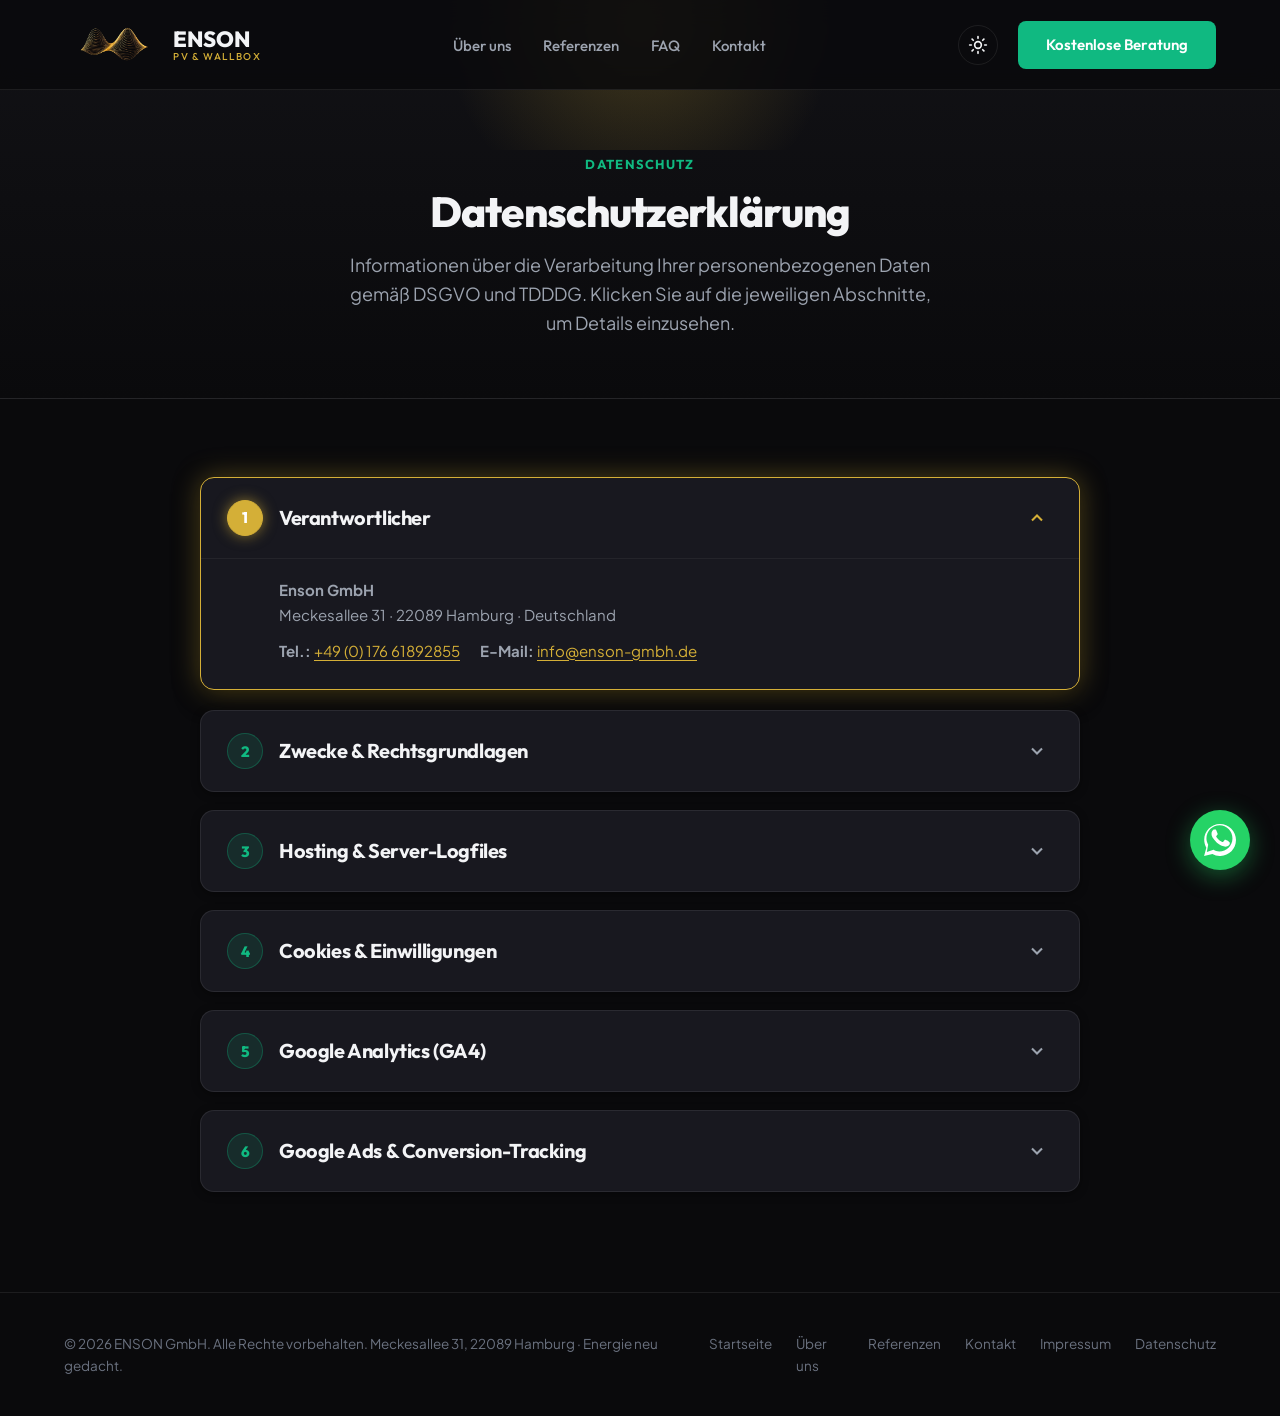
==== datenschutz.html @ b6861815 "Initial commit" ====
<!DOCTYPE html>
<html lang="de">
<head>
    <meta charset="UTF-8">
    <meta name="viewport" content="width=device-width, initial-scale=1.0">
    <title>Datenschutzerklärung | ENSON GmbH</title>
    <meta name="description" content="Datenschutzerklärung und Informationen zur Datenverarbeitung der Enson GmbH nach DSGVO.">
    <link rel="stylesheet" href="index.css">
    <!-- Google Fonts -->
    <link rel="preconnect" href="https://fonts.googleapis.com">
    <link rel="preconnect" href="https://fonts.gstatic.com" crossorigin>
    <link href="https://fonts.googleapis.com/css2?family=Outfit:wght@300;400;500;600;700;800&family=Plus+Jakarta+Sans:wght@300;400;500;600;700&display=swap" rel="stylesheet">
</head>
<body class="dark-theme">
    <!-- Header -->
    <header class="site-header" id="site-header">
        <div class="container header-container">
            <a href="index.html" class="logo-area" id="logo-link">
                <img src="غامق.png" alt="ENSON Logo" class="logo-image logo-dark">
                <img src="فاتح.png" alt="ENSON Logo" class="logo-image logo-light">
                <span class="logo-text">ENSON <span class="logo-subtext">PV & WALLBOX</span></span>
            </a>
            
            <nav class="nav-bar" id="main-nav">
                <ul>
                    <li><a href="ueber-uns.html">Über uns</a></li>
                    <li><a href="index.html#referenzen">Referenzen</a></li>
                    <li><a href="index.html#faq">FAQ</a></li>
                    <li><a href="index.html#kontakt">Kontakt</a></li>
                </ul>
            </nav>
            
            <div class="header-actions">
                <!-- Theme Toggle -->
                <button class="theme-toggle-btn" id="theme-toggle" aria-label="Theme umschalten">
                    <svg class="sun-icon" viewBox="0 0 24 24" fill="none" stroke="currentColor" stroke-width="2" stroke-linecap="round" stroke-linejoin="round">
                        <circle cx="12" cy="12" r="4"></circle>
                        <path d="M12 2v2"></path>
                        <path d="M12 20v2"></path>
                        <path d="M4.93 4.93l1.41 1.41"></path>
                        <path d="M17.66 17.66l1.41 1.41"></path>
                        <path d="M2 12h2"></path>
                        <path d="M20 12h2"></path>
                        <path d="M6.34 17.66l-1.41 1.41"></path>
                        <path d="M19.07 4.93l-1.41 1.41"></path>
                    </svg>
                    <svg class="moon-icon" viewBox="0 0 24 24" fill="none" stroke="currentColor" stroke-width="2" stroke-linecap="round" stroke-linejoin="round">
                        <path d="M12 3a6 6 0 0 0 9 9 9 9 0 1 1-9-9Z"></path>
                    </svg>
                </button>
                <a href="index.html#kontakt" class="btn btn-primary btn-header" id="header-cta">Kostenlose Beratung</a>
                
                <!-- Mobile Nav Toggle -->
                <button class="mobile-menu-btn" id="mobile-menu-toggle" aria-label="Menü öffnen">
                    <span></span>
                    <span></span>
                    <span></span>
                </button>
            </div>
        </div>
    </header>

    <!-- Privacy Header -->
    <section class="legal-hero-section">
        <div class="container">
            <div class="legal-hero-content text-center">
                <span class="section-tag animate-on-scroll">DATENSCHUTZ</span>
                <h1 class="legal-hero-title animate-on-scroll">Datenschutzerklärung</h1>
                <p class="legal-hero-subtitle animate-on-scroll">
                    Informationen über die Verarbeitung Ihrer personenbezogenen Daten gemäß DSGVO und TDDDG. Klicken Sie auf die jeweiligen Abschnitte, um Details einzusehen.
                </p>
            </div>
        </div>
    </section>

    <!-- Privacy Interactive Accordion Content -->
    <section class="legal-content-section">
        <div class="container">
            <div class="privacy-accordion-container">
                
                <!-- 1. Verantwortlicher -->
                <div class="privacy-card-item active animate-on-scroll">
                    <button type="button" class="privacy-trigger" aria-expanded="true">
                        <div class="privacy-trigger-left">
                            <span class="privacy-number">1</span>
                            <h3 class="privacy-title">Verantwortlicher</h3>
                        </div>
                        <div class="privacy-toggle-icon">
                            <svg viewBox="0 0 24 24" fill="none" stroke="currentColor" stroke-width="2.5">
                                <polyline points="6 9 12 15 18 9"></polyline>
                            </svg>
                        </div>
                    </button>
                    <div class="privacy-panel" style="max-height: 400px;">
                        <div class="privacy-panel-content">
                            <p><strong>Enson GmbH</strong></p>
                            <p>Meckesallee 31 · 22089 Hamburg · Deutschland</p>
                            <div class="privacy-contact-row">
                                <span><strong>Tel.:</strong> <a href="tel:+4917661892855" class="legal-link">+49 (0) 176 61892855</a></span>
                                <span><strong>E-Mail:</strong> <a href="mailto:info@enson-gmbh.de" class="legal-link">info@enson-gmbh.de</a></span>
                            </div>
                        </div>
                    </div>
                </div>

                <!-- 2. Zwecke & Rechtsgrundlagen -->
                <div class="privacy-card-item animate-on-scroll">
                    <button type="button" class="privacy-trigger" aria-expanded="false">
                        <div class="privacy-trigger-left">
                            <span class="privacy-number">2</span>
                            <h3 class="privacy-title">Zwecke & Rechtsgrundlagen</h3>
                        </div>
                        <div class="privacy-toggle-icon">
                            <svg viewBox="0 0 24 24" fill="none" stroke="currentColor" stroke-width="2.5">
                                <polyline points="6 9 12 15 18 9"></polyline>
                            </svg>
                        </div>
                    </button>
                    <div class="privacy-panel">
                        <div class="privacy-panel-content">
                            <ul class="legal-list">
                                <li>
                                    <strong>Webseitenbetrieb / IT-Sicherheit:</strong> Art. 6 Abs. 1 lit. f DSGVO
                                </li>
                                <li>
                                    <strong>Bearbeitung von Anfragen, Angeboten & Vertragsdurchführung:</strong> Art. 6 Abs. 1 lit. b DSGVO
                                </li>
                                <li>
                                    <strong>Einwilligungsbasierte Vorgänge (Cookies, Analyse, Marketing):</strong> Art. 6 Abs. 1 lit. a DSGVO i. V. m. § 25 TDDDG
                                </li>
                                <li>
                                    <strong>Rechtliche Pflichten, z. B. Aufbewahrung:</strong> Art. 6 Abs. 1 lit. c DSGVO
                                </li>
                            </ul>
                        </div>
                    </div>
                </div>

                <!-- 3. Hosting & Server-Logfiles -->
                <div class="privacy-card-item animate-on-scroll">
                    <button type="button" class="privacy-trigger" aria-expanded="false">
                        <div class="privacy-trigger-left">
                            <span class="privacy-number">3</span>
                            <h3 class="privacy-title">Hosting & Server-Logfiles</h3>
                        </div>
                        <div class="privacy-toggle-icon">
                            <svg viewBox="0 0 24 24" fill="none" stroke="currentColor" stroke-width="2.5">
                                <polyline points="6 9 12 15 18 9"></polyline>
                            </svg>
                        </div>
                    </button>
                    <div class="privacy-panel">
                        <div class="privacy-panel-content">
                            <p>
                                Unser Hoster (<strong>Strato AG</strong>, Pascalstraße 10, 10587 Berlin) verarbeitet zum Betrieb dieser Seite technische Daten (IP-Adresse, Datum/Uhrzeit, URL, Referrer, User-Agent) in Server-Logfiles. Die Verarbeitung dient der Stabilität und Sicherheit.
                            </p>
                            <p style="margin-top: 8px;">
                                <strong>Speicherfrist:</strong> 15 Tage.
                            </p>
                            <p>
                                <strong>Rechtsgrundlage:</strong> Art. 6 Abs. 1 lit. f DSGVO.
                            </p>
                            <p style="margin-top: 8px;">
                                Ein Auftragsverarbeitungsvertrag mit Strato gemäß Art. 28 DSGVO ist geschlossen.
                            </p>
                        </div>
                    </div>
                </div>

                <!-- 4. Cookies & Einwilligungen -->
                <div class="privacy-card-item animate-on-scroll">
                    <button type="button" class="privacy-trigger" aria-expanded="false">
                        <div class="privacy-trigger-left">
                            <span class="privacy-number">4</span>
                            <h3 class="privacy-title">Cookies & Einwilligungen</h3>
                        </div>
                        <div class="privacy-toggle-icon">
                            <svg viewBox="0 0 24 24" fill="none" stroke="currentColor" stroke-width="2.5">
                                <polyline points="6 9 12 15 18 9"></polyline>
                            </svg>
                        </div>
                    </button>
                    <div class="privacy-panel">
                        <div class="privacy-panel-content">
                            <p>
                                Wir verwenden technisch notwendige Cookies für den Betrieb der Website. Darüber hinaus setzen wir Analyse- und Marketing-Cookies (Google Analytics, Google Ads, Meta Pixel) ausschließlich mit Ihrer ausdrücklichen Einwilligung ein (Art. 6 Abs. 1 lit. a DSGVO i. V. m. § 25 TDDDG).
                            </p>
                            <p style="margin-top: 10px;">
                                Beim ersten Besuch erscheint ein Cookie-Banner, über das Sie Ihre Wahl treffen können. Ihre Entscheidung wird lokal in Ihrem Browser (localStorage) gespeichert. Sie können Ihre Einwilligung jederzeit mit Wirkung für die Zukunft widerrufen:
                            </p>
                            
                            <div class="cookie-reset-box">
                                <button type="button" class="btn btn-outline" id="cookie-reset-btn" onclick="alert('Ihre Cookie-Einstellungen wurden zurückgesetzt. Beim nächsten Laden wird das Banner erneut angezeigt.');">
                                    ↺ Einwilligung jetzt widerrufen / Cookie-Banner erneut anzeigen
                                </button>
                            </div>
                        </div>
                    </div>
                </div>

                <!-- 5. Google Analytics (GA4) -->
                <div class="privacy-card-item animate-on-scroll">
                    <button type="button" class="privacy-trigger" aria-expanded="false">
                        <div class="privacy-trigger-left">
                            <span class="privacy-number">5</span>
                            <h3 class="privacy-title">Google Analytics (GA4)</h3>
                        </div>
                        <div class="privacy-toggle-icon">
                            <svg viewBox="0 0 24 24" fill="none" stroke="currentColor" stroke-width="2.5">
                                <polyline points="6 9 12 15 18 9"></polyline>
                            </svg>
                        </div>
                    </button>
                    <div class="privacy-panel">
                        <div class="privacy-panel-content">
                            <p>
                                Wir nutzen <strong>Google Analytics 4</strong> (Mess-ID: <code class="legal-code">G-PY9M96F4RJ</code>) der Google Ireland Limited, Gordon House, Barrow Street, Dublin 4, Irland. Google Analytics setzt Cookies und erhebt pseudonymisierte Nutzungsdaten (Seitenaufrufe, Verweildauer, grobe Standortinformation), die an Server von Google – auch in den USA – übertragen werden.
                            </p>
                            <p style="margin-top: 8px;">
                                IP-Anonymisierung ist aktiviert; IP-Adressen werden vor der Übertragung gekürzt. Die Datenübertragung in die USA stützt sich auf EU-Standardvertragsklauseln (Art. 46 DSGVO); Google ist zudem unter dem EU-US Data Privacy Framework zertifiziert.
                            </p>
                            <p style="margin-top: 8px;">
                                <strong>Zweck:</strong> Analyse des Nutzerverhaltens zur Verbesserung unseres Angebots.
                            </p>
                            <p>
                                <strong>Rechtsgrundlage:</strong> Art. 6 Abs. 1 lit. a DSGVO (Einwilligung).
                            </p>
                            <p>
                                <strong>Speicherdauer:</strong> Nutzerdaten werden nach 14 Monaten automatisch gelöscht.
                            </p>
                            <p style="margin-top: 10px;">
                                <strong>Opt-out:</strong> 
                                <a href="https://tools.google.com/dlpage/gaoptout" target="_blank" rel="noopener noreferrer" class="legal-link">Browser-Add-on zur Deaktivierung</a> · 
                                <a href="https://policies.google.com/privacy" target="_blank" rel="noopener noreferrer" class="legal-link">Datenschutzerklärung Google</a>
                            </p>
                        </div>
                    </div>
                </div>

                <!-- 6. Google Ads & Conversion-Tracking -->
                <div class="privacy-card-item animate-on-scroll">
                    <button type="button" class="privacy-trigger" aria-expanded="false">
                        <div class="privacy-trigger-left">
                            <span class="privacy-number">6</span>
                            <h3 class="privacy-title">Google Ads & Conversion-Tracking</h3>
                        </div>
                        <div class="privacy-toggle-icon">
                            <svg viewBox="0 0 24 24" fill="none" stroke="currentColor" stroke-width="2.5">
                                <polyline points="6 9 12 15 18 9"></polyline>
                            </svg>
                        </div>
                    </button>
                    <div class="privacy-panel">
                        <div class="privacy-panel-content">
                            <p>
                                Wir schalten Werbeanzeigen über <strong>Google Ads</strong> (Conversion-ID: <code class="legal-code">AW-17674142941</code>) der Google Ireland Limited und messen deren Wirksamkeit mit dem Google Conversion-Tracking. Klickt ein Nutzer auf eine unserer Anzeigen, wird ein Cookie gesetzt, das eine mögliche Conversion (z. B. Kontaktanfrage) erfasst und pseudonymisiert an Google übermittelt.
                            </p>
                        </div>
                    </div>
                </div>

            </div>
        </div>
    </section>

    <!-- Site Footer -->
    <footer class="site-footer">
        <div class="container footer-bottom">
            <p class="copyright">&copy; 2026 ENSON GmbH. Alle Rechte vorbehalten. Meckesallee 31, 22089 Hamburg · Energie neu gedacht.</p>
            <div class="footer-links">
                <a href="index.html">Startseite</a>
                <a href="ueber-uns.html">Über uns</a>
                <a href="index.html#referenzen">Referenzen</a>
                <a href="index.html#kontakt">Kontakt</a>
                <a href="impressum.html">Impressum</a>
                <a href="datenschutz.html" class="nav-active">Datenschutz</a>
            </div>
        </div>
    </footer>

    <!-- Floating WhatsApp Button -->
    <a href="https://wa.me/4917661892855" class="whatsapp-float-btn" target="_blank" aria-label="Kontakt über WhatsApp" id="whatsapp-btn">
        <svg class="whatsapp-icon" viewBox="0 0 24 24" fill="currentColor">
            <path d="M.057 24l1.687-6.163c-1.041-1.804-1.588-3.849-1.587-5.946C.06 5.348 5.397.01 12.008.01c3.202.001 6.212 1.246 8.477 3.514 2.266 2.268 3.507 5.28 3.505 8.484-.004 6.657-5.34 11.997-11.953 11.997-2.005-.001-3.973-.502-5.724-1.455L0 24zm6.59-4.846c1.6.95 3.188 1.449 4.825 1.451 5.436 0 9.86-4.37 9.864-9.799.002-2.63-1.023-5.101-2.885-6.963C16.79 1.98 14.317.954 11.69.954 6.254.954 1.83 5.324 1.826 10.753c-.001 1.674.452 3.3 1.311 4.755L2.125 21.03l5.522-1.876zm11.758-6.195c-.328-.163-1.94-.954-2.24-1.064-.3-.11-.518-.163-.736.163-.218.327-.845 1.064-1.036 1.282-.19.218-.382.245-.71.082-.328-.163-1.385-.509-2.637-1.623-.974-.868-1.63-1.94-1.82-2.268-.19-.328-.02-.505.144-.668.148-.146.328-.382.492-.573.164-.19.218-.327.328-.545.11-.218.055-.409-.028-.573-.082-.163-.736-1.771-1.008-2.427-.267-.641-.56-.553-.768-.564-.199-.01-.427-.012-.655-.012-.228 0-.598.085-.91.423-.312.338-1.19 1.163-1.19 2.831s1.22 3.278 1.39 3.504c.17.228 2.4 3.66 5.812 5.132.812.35 1.447.56 1.942.717.817.26 1.562.223 2.15.135.656-.098 1.94-.792 2.213-1.527.273-.736.273-1.363.19-1.5-.082-.137-.3-.218-.628-.382z"></path>
        </svg>
        <span class="whatsapp-tooltip">Direkt WhatsApp schreiben</span>
    </a>

    <!-- JavaScript -->
    <script src="index.js"></script>
</body>
</html>
---- index.css ----
/* Global Reset & Base Styles */
* {
    margin: 0;
    padding: 0;
    box-sizing: border-box;
    scroll-behavior: smooth;
}

/* Custom Variables for Themes */
:root {
    --font-display: 'Outfit', sans-serif;
    --font-body: 'Plus Jakarta Sans', sans-serif;
    
    /* Global Transitions */
    --transition-fast: 0.2s ease;
    --transition-normal: 0.3s ease;
    --transition-slow: 0.6s ease;
    
    /* Layout */
    --container-width: 1200px;
    --header-height: 90px;
}

/* Dark Theme Variables (Default) */
.dark-theme {
    --bg-primary: #0a0a0c;
    --bg-secondary: #121216;
    --bg-card: #18181f;
    --bg-header: rgba(10, 10, 12, 0.85);
    
    --text-primary: #f3f4f6;
    --text-secondary: #9ca3af;
    --text-muted: #6b7280;
    
    --border-color: rgba(255, 255, 255, 0.08);
    --border-hover: rgba(255, 255, 255, 0.15);
    
    --accent-green: #10b981;
    --accent-green-hover: #059669;
    --accent-green-glow: rgba(16, 185, 129, 0.25);
    
    --accent-gold: #d4af37;
    --accent-gold-hover: #b59228;
    --accent-gold-glow: rgba(212, 175, 55, 0.25);
    
    --shadow-sm: 0 2px 8px rgba(0, 0, 0, 0.4);
    --shadow-md: 0 8px 24px rgba(0, 0, 0, 0.5);
    --shadow-lg: 0 16px 48px rgba(0, 0, 0, 0.6);
    
    --google-color: #ffffff;
    --hero-overlay-gradient: linear-gradient(to bottom, rgba(10, 10, 12, 0.6), rgba(10, 10, 12, 0.95));
}

/* Light Theme Variables */
.light-theme {
    --bg-primary: #f8fafc;
    --bg-secondary: #ffffff;
    --bg-card: #ffffff;
    --bg-header: rgba(255, 255, 255, 0.92);
    
    --text-primary: #0f172a;
    --text-secondary: #334155;
    --text-muted: #64748b;
    
    --border-color: rgba(15, 23, 42, 0.08);
    --border-hover: rgba(181, 141, 32, 0.35);
    
    --accent-green: #059669;
    --accent-green-hover: #047857;
    --accent-green-glow: rgba(5, 150, 105, 0.2);
    
    --accent-gold: #b58d20;
    --accent-gold-hover: #967215;
    --accent-gold-glow: rgba(181, 141, 32, 0.2);
    
    --shadow-sm: 0 2px 8px rgba(15, 23, 42, 0.04);
    --shadow-md: 0 10px 30px rgba(15, 23, 42, 0.06), 0 1px 3px rgba(15, 23, 42, 0.04);
    --shadow-lg: 0 20px 45px rgba(15, 23, 42, 0.08), 0 4px 10px rgba(15, 23, 42, 0.03);
    
    --google-color: #0f172a;
    --hero-overlay-gradient: linear-gradient(180deg, rgba(255, 255, 255, 0.72) 0%, rgba(248, 250, 252, 0.96) 100%);
}

html, body {
    overflow-x: hidden;
    width: 100%;
}

body {
    font-family: var(--font-body);
    background-color: var(--bg-primary);
    color: var(--text-primary);
    line-height: 1.6;
    transition: background-color var(--transition-normal), color var(--transition-normal);
}

/* Typography & Headings */
h1, h2, h3, h4, h5, h6 {
    font-family: var(--font-display);
    font-weight: 700;
    letter-spacing: -0.02em;
    line-height: 1.2;
}

a {
    color: inherit;
    text-decoration: none;
    transition: color var(--transition-fast);
}

/* Utility Containers */
.container {
    width: 100%;
    max-width: var(--container-width);
    margin: 0 auto;
    padding: 0 24px;
}

.text-center {
    text-center: center;
    text-align: center;
}

/* Section Common Styling */
section {
    padding: 100px 0;
    position: relative;
    border-bottom: 1px solid var(--border-color);
}

.section-tag {
    display: inline-block;
    font-family: var(--font-display);
    font-size: 13px;
    font-weight: 700;
    letter-spacing: 0.1em;
    color: var(--accent-green);
    margin-bottom: 12px;
    text-transform: uppercase;
}

.section-tag.text-center {
    display: block;
    text-align: center;
}

.section-title {
    font-size: 38px;
    font-weight: 800;
    margin-bottom: 20px;
    color: var(--text-primary);
}

.section-title.text-center {
    text-align: center;
}

.section-description {
    font-size: 18px;
    color: var(--text-secondary);
    max-width: 600px;
    margin-bottom: 40px;
}

/* Buttons */
.btn {
    display: inline-flex;
    align-items: center;
    justify-content: center;
    font-family: var(--font-display);
    font-size: 15px;
    font-weight: 600;
    padding: 12px 28px;
    border-radius: 8px;
    cursor: pointer;
    transition: all var(--transition-normal);
    border: none;
    outline: none;
    text-align: center;
}

.btn-primary {
    background-color: var(--accent-green);
    color: #ffffff;
}

.btn-primary:hover {
    background-color: var(--accent-green-hover);
    transform: translateY(-2px);
}

.btn-large {
    padding: 16px 36px;
    font-size: 16px;
    border-radius: 10px;
}

.btn-full {
    width: 100%;
}

.btn-outline {
    background-color: transparent;
    border: 2px solid var(--text-primary);
    color: var(--text-primary);
}

.btn-outline:hover {
    background-color: var(--text-primary);
    color: var(--bg-primary);
    transform: translateY(-2px);
}

.btn-glow {
    box-shadow: 0 4px 14px 0 var(--accent-green-glow);
}

.btn-glow:hover {
    box-shadow: 0 6px 20px 0 var(--accent-green-glow);
}

/* Scroll Animation classes */
.animate-on-scroll {
    opacity: 0;
    transform: translateY(30px);
    transition: opacity 0.8s cubic-bezier(0.16, 1, 0.3, 1), transform 0.8s cubic-bezier(0.16, 1, 0.3, 1);
}

.animate-on-scroll.visible {
    opacity: 1;
    transform: translateY(0);
}

/* Header Styles */
.site-header {
    position: fixed;
    top: 0;
    left: 0;
    width: 100%;
    height: var(--header-height);
    background-color: var(--bg-header);
    backdrop-filter: blur(12px);
    -webkit-backdrop-filter: blur(12px);
    border-bottom: 1px solid var(--border-color);
    z-index: 1000;
    transition: background-color var(--transition-normal), border-color var(--transition-normal);
}

.header-container {
    display: flex;
    align-items: center;
    justify-content: space-between;
    height: 100%;
}

.logo-area {
    display: flex;
    align-items: center;
    gap: 12px;
}

.logo-image {
    height: 48px;
    width: auto;
    object-fit: contain;
    transition: filter var(--transition-normal);
}

.logo-dark {
    display: none;
}

.logo-light {
    display: none;
}

.dark-theme .logo-dark {
    display: block;
    mix-blend-mode: screen;
}

.light-theme .logo-light {
    display: block;
    mix-blend-mode: multiply;
}

.logo-text {
    font-family: var(--font-display);
    font-weight: 800;
    font-size: 22px;
    color: var(--text-primary);
    display: flex;
    flex-direction: column;
    line-height: 1;
}

.logo-subtext {
    font-size: 10px;
    font-weight: 500;
    letter-spacing: 0.12em;
    color: var(--accent-gold);
    margin-top: 2px;
}

.nav-bar ul {
    display: flex;
    list-style: none;
    gap: 32px;
}

.nav-bar a {
    font-family: var(--font-display);
    font-size: 15px;
    font-weight: 500;
    color: var(--text-secondary);
    position: relative;
    padding: 8px 0;
}

.nav-bar a:hover,
.nav-bar a.nav-active {
    color: var(--text-primary);
}

.nav-bar a::after {
    content: '';
    position: absolute;
    bottom: 0;
    left: 0;
    width: 100%;
    height: 2px;
    background-color: var(--accent-gold);
    transform: scaleX(0);
    transform-origin: right;
    transition: transform var(--transition-normal);
}

.nav-bar a:hover::after,
.nav-bar a.nav-active::after {
    transform: scaleX(1);
    transform-origin: left;
}

.header-actions {
    display: flex;
    align-items: center;
    gap: 20px;
}

.theme-toggle-btn {
    background: none;
    border: 1px solid var(--border-color);
    color: var(--text-primary);
    cursor: pointer;
    width: 40px;
    height: 40px;
    border-radius: 50%;
    display: flex;
    align-items: center;
    justify-content: center;
    transition: all var(--transition-fast);
}

.theme-toggle-btn:hover {
    background-color: var(--border-color);
    border-color: var(--accent-gold);
    color: var(--accent-gold);
}

.theme-toggle-btn svg {
    width: 20px;
    height: 20px;
}

/* Hide sun in dark mode, moon in light mode */
.dark-theme .sun-icon {
    display: block;
}
.dark-theme .moon-icon {
    display: none;
}
.light-theme .sun-icon {
    display: none;
}
.light-theme .moon-icon {
    display: block;
}

.mobile-menu-btn {
    display: none;
    flex-direction: column;
    gap: 6px;
    width: 24px;
    background: none;
    border: none;
    cursor: pointer;
    z-index: 1010;
}

.mobile-menu-btn span {
    display: block;
    width: 100%;
    height: 2px;
    background-color: var(--text-primary);
    transition: all var(--transition-fast);
}

/* Hero Section Styles */
.hero-section {
    position: relative;
    height: 100vh;
    min-height: 700px;
    display: flex;
    align-items: center;
    overflow: hidden;
    padding: 0;
    border-bottom: none;
}

.video-bg-container {
    position: absolute;
    top: 0;
    left: 0;
    width: 100%;
    height: 100%;
    z-index: 1;
}

.video-bg {
    width: 100%;
    height: 100%;
    object-fit: cover;
}

.video-overlay {
    position: absolute;
    top: 0;
    left: 0;
    width: 100%;
    height: 100%;
    background: var(--hero-overlay-gradient);
    z-index: 2;
    transition: background var(--transition-normal);
}

.hero-container {
    position: relative;
    z-index: 3;
    display: flex;
    align-items: center;
    width: 100%;
    height: 100%;
    padding-top: var(--header-height);
}

.hero-content {
    max-width: 680px;
}

.hero-tag {
    display: inline-block;
    font-family: var(--font-display);
    font-size: 14px;
    font-weight: 700;
    letter-spacing: 0.15em;
    color: var(--accent-gold);
    margin-bottom: 20px;
    border: 1px solid var(--accent-gold);
    padding: 4px 12px;
    border-radius: 50px;
    background-color: rgba(212, 175, 55, 0.08);
}

.hero-title {
    font-size: 54px;
    font-weight: 800;
    line-height: 1.1;
    margin-bottom: 24px;
    color: var(--text-primary);
}

.hero-subtitle {
    font-size: 20px;
    color: var(--text-secondary);
    margin-bottom: 36px;
    line-height: 1.5;
}

.hero-bullets {
    list-style: none;
    display: grid;
    grid-template-columns: repeat(2, 1fr);
    gap: 16px;
    margin-bottom: 40px;
}

.hero-bullets li {
    display: flex;
    align-items: center;
    gap: 10px;
    font-size: 16px;
    font-weight: 500;
    color: var(--text-primary);
}

.checkmark-icon {
    width: 20px;
    height: 20px;
    color: var(--accent-green);
    flex-shrink: 0;
}

.hero-cta-wrapper {
    display: flex;
    flex-direction: column;
    align-items: flex-start;
    gap: 12px;
}

.hero-cta-subtext {
    font-size: 13px;
    color: var(--text-muted);
}

/* Trust Bar Section */
.trust-bar-section {
    background-color: var(--bg-secondary);
    padding: 30px 0;
    border-bottom: 1px solid var(--border-color);
}

.trust-container {
    width: 100%;
}

.trust-track {
    display: grid;
    grid-template-columns: repeat(4, 1fr);
    gap: 24px;
    width: 100%;
}

.trust-duplicate {
    display: none !important;
}

.trust-item {
    display: flex;
    align-items: center;
    gap: 16px;
}

.trust-icon {
    width: 48px;
    height: 48px;
    border-radius: 50%;
    background-color: var(--bg-card);
    border: 1px solid var(--border-color);
    display: flex;
    align-items: center;
    justify-content: center;
    color: var(--accent-gold);
    flex-shrink: 0;
}

.trust-icon svg {
    width: 22px;
    height: 22px;
}

.google-logo {
    font-family: 'Outfit', sans-serif;
    font-weight: 800;
    font-size: 22px;
    color: #4285F4;
    border-color: var(--border-color);
    box-shadow: var(--shadow-sm);
}

.trust-details {
    display: flex;
    flex-direction: column;
}

.rating-stars {
    color: #f59e0b; /* Gold star color */
    font-size: 14px;
    line-height: 1;
    margin-bottom: 2px;
}

.trust-text {
    font-size: 14px;
    color: var(--text-secondary);
    line-height: 1.3;
}

.trust-text strong {
    color: var(--text-primary);
}

/* Services Section */
.services-section {
    background-color: var(--bg-primary);
}

.services-grid {
    display: grid;
    grid-template-columns: repeat(4, 1fr);
    gap: 24px;
}

.service-card {
    background-color: var(--bg-card);
    border: 1px solid var(--border-color);
    padding: 36px 28px;
    border-radius: 12px;
    transition: all var(--transition-normal);
    box-shadow: var(--shadow-sm);
    display: flex;
    flex-direction: column;
    height: 100%;
}

.service-card:hover {
    transform: translateY(-8px);
    border-color: var(--accent-green);
    box-shadow: var(--shadow-md);
}

.service-icon-wrapper {
    width: 60px;
    height: 60px;
    border-radius: 10px;
    background-color: rgba(16, 185, 129, 0.08);
    color: var(--accent-green);
    display: flex;
    align-items: center;
    justify-content: center;
    margin-bottom: 24px;
    border: 1px solid rgba(16, 185, 129, 0.15);
}

.service-icon {
    width: 30px;
    height: 30px;
}

.service-card-title {
    font-size: 20px;
    font-weight: 700;
    margin-bottom: 14px;
    color: var(--text-primary);
}

.service-card-text {
    font-size: 15px;
    color: var(--text-secondary);
    line-height: 1.5;
}

/* Simulator Section */
.simulator-section {
    background-color: var(--bg-secondary);
}

.simulator-container {
    display: grid;
    grid-template-columns: 1fr 1.1fr;
    gap: 60px;
    align-items: center;
}

.simulator-info {
    max-width: 500px;
}

.time-selector {
    display: grid;
    grid-template-columns: repeat(4, 1fr);
    gap: 12px;
    width: 100%;
    margin-top: 10px;
}

.time-btn {
    background-color: var(--bg-card);
    border: 1px solid var(--border-color);
    color: var(--text-secondary);
    padding: 14px;
    border-radius: 8px;
    font-family: var(--font-display);
    font-size: 15px;
    font-weight: 600;
    cursor: pointer;
    display: flex;
    align-items: center;
    justify-content: center;
    transition: all var(--transition-normal);
}

.time-btn:hover {
    border-color: var(--accent-gold);
    color: var(--text-primary);
}

.time-btn.active {
    background-color: var(--bg-primary);
    border-color: var(--accent-green);
    color: var(--accent-green);
    box-shadow: var(--shadow-sm);
}

.simulator-subtext {
    font-size: 13px;
    color: var(--text-muted);
}

/* Live Energy Flow Showcase & Card */
.simulator-section {
    background-color: var(--bg-primary);
    position: relative;
    overflow: hidden;
    padding: 100px 0;
}

.simulator-container {
    display: grid;
    grid-template-columns: 1fr 1.35fr;
    gap: 60px;
    align-items: center;
}

.flow-features-list {
    display: flex;
    flex-direction: column;
    gap: 16px;
    margin: 28px 0;
}

.flow-feat-item {
    display: flex;
    align-items: flex-start;
    gap: 14px;
    font-size: 15px;
    color: var(--text-secondary);
    line-height: 1.5;
}

.flow-feat-item strong {
    color: var(--text-primary);
}

.feat-dot {
    width: 10px;
    height: 10px;
    border-radius: 50%;
    margin-top: 6px;
    flex-shrink: 0;
}

.feat-dot.green {
    background-color: #10b981;
    box-shadow: 0 0 10px #10b981, 0 0 20px #10b981;
}

.feat-dot.gold {
    background-color: var(--accent-gold);
    box-shadow: 0 0 10px var(--accent-gold), 0 0 20px var(--accent-gold);
}

/* Main Visual Energy Flow Card */
.energy-flow-card {
    background: linear-gradient(145deg, rgba(20, 20, 26, 0.95), rgba(10, 10, 14, 0.98));
    border: 1px solid rgba(212, 175, 55, 0.3);
    border-radius: 24px;
    padding: 16px 16px 14px 16px;
    position: relative;
    box-shadow: 0 20px 50px rgba(0, 0, 0, 0.6), 0 0 45px rgba(16, 185, 129, 0.18), 0 0 30px rgba(212, 175, 55, 0.12);
    overflow: hidden;
    transition: all var(--transition-normal);
}

.energy-flow-card:hover {
    border-color: rgba(212, 175, 55, 0.55);
    box-shadow: 0 25px 60px rgba(0, 0, 0, 0.7), 0 0 65px rgba(16, 185, 129, 0.28), 0 0 45px rgba(212, 175, 55, 0.25);
    transform: translateY(-3px);
}

/* Ambient Pulsing Aura Behind Image */
.energy-flow-ambient-glow {
    position: absolute;
    top: 50%;
    left: 50%;
    width: 130%;
    height: 130%;
    transform: translate(-50%, -50%);
    background: radial-gradient(circle at 50% 45%, rgba(16, 185, 129, 0.25) 0%, rgba(212, 175, 55, 0.15) 40%, transparent 70%);
    pointer-events: none;
    z-index: 1;
    animation: energyAuraBreathe 4s ease-in-out infinite alternate;
}

@keyframes energyAuraBreathe {
    0% {
        opacity: 0.45;
        transform: translate(-50%, -50%) scale(0.95);
        filter: blur(20px);
    }
    50% {
        opacity: 1;
        transform: translate(-50%, -50%) scale(1.1);
        filter: blur(35px);
    }
    100% {
        opacity: 0.55;
        transform: translate(-50%, -50%) scale(1.02);
        filter: blur(25px);
    }
}

.energy-image-wrapper {
    position: relative;
    border-radius: 18px;
    overflow: hidden;
    z-index: 2;
    background: #020204;
    border: 1px solid rgba(255, 255, 255, 0.08);
}

.energy-flow-img {
    width: 100%;
    height: auto;
    display: block;
    border-radius: 18px;
    filter: drop-shadow(0 0 20px rgba(16, 185, 129, 0.3));
    transition: transform 0.6s cubic-bezier(0.16, 1, 0.3, 1);
}

.energy-flow-card:hover .energy-flow-img {
    transform: scale(1.015);
}

/* Animated Light Beam Sweep across the energy flow channels */
.energy-glow-beam {
    position: absolute;
    top: 0;
    left: -150%;
    width: 90%;
    height: 100%;
    background: linear-gradient(90deg, transparent 0%, rgba(16, 185, 129, 0.1) 30%, rgba(212, 175, 55, 0.28) 50%, rgba(16, 185, 129, 0.2) 70%, transparent 100%);
    transform: skewX(-25deg);
    pointer-events: none;
    animation: energyBeamSweep 4.5s cubic-bezier(0.4, 0, 0.2, 1) infinite;
    mix-blend-mode: screen;
}

@keyframes energyBeamSweep {
    0% {
        left: -130%;
        opacity: 0;
    }
    20% {
        opacity: 1;
    }
    55% {
        left: 150%;
        opacity: 0.9;
    }
    100% {
        left: 150%;
        opacity: 0;
    }
}

/* Pulsing Flow Ring Over Autarky */
.energy-pulse-rings {
    position: absolute;
    border-radius: 50%;
    pointer-events: none;
    border: 2px solid transparent;
}

.ring-autarky {
    bottom: 3.2%;
    left: 50.9%;
    transform: translateX(-50%);
    width: 17.2%;
    height: 38.5%;
    border-color: rgba(16, 185, 129, 0.45);
    box-shadow: 0 0 25px rgba(16, 185, 129, 0.6);
    animation: ringPulseGreen 2.5s ease-out infinite;
}

@keyframes ringPulseGreen {
    0% {
        transform: translateX(-50%) scale(0.96);
        box-shadow: 0 0 12px rgba(16, 185, 129, 0.35);
        opacity: 0.6;
    }
    50% {
        transform: translateX(-50%) scale(1.05);
        box-shadow: 0 0 40px rgba(16, 185, 129, 0.85), inset 0 0 20px rgba(16, 185, 129, 0.4);
        opacity: 1;
    }
    100% {
        transform: translateX(-50%) scale(0.96);
        box-shadow: 0 0 12px rgba(16, 185, 129, 0.35);
        opacity: 0.6;
    }
}

/* Bottom Status Bar */
.energy-card-footer {
    display: flex;
    align-items: center;
    justify-content: space-between;
    margin-top: 14px;
    padding: 4px 6px 0 6px;
    position: relative;
    z-index: 3;
}

.live-status-indicator {
    display: flex;
    align-items: center;
    gap: 10px;
    font-size: 13.5px;
    color: var(--text-secondary);
}

.live-pulse-dot {
    width: 9px;
    height: 9px;
    border-radius: 50%;
    background-color: #10b981;
    box-shadow: 0 0 0 0 rgba(16, 185, 129, 0.7);
    animation: livePulseAnim 1.8s infinite;
}

@keyframes livePulseAnim {
    0% {
        transform: scale(0.95);
        box-shadow: 0 0 0 0 rgba(16, 185, 129, 0.7);
    }
    70% {
        transform: scale(1);
        box-shadow: 0 0 0 9px rgba(16, 185, 129, 0);
    }
    100% {
        transform: scale(0.95);
        box-shadow: 0 0 0 0 rgba(16, 185, 129, 0);
    }
}

.live-status-text strong {
    color: #10b981;
}

.live-system-tag {
    font-size: 11px;
    font-weight: 700;
    text-transform: uppercase;
    letter-spacing: 0.08em;
    color: var(--accent-gold);
    background: rgba(212, 175, 55, 0.1);
    border: 1px solid rgba(212, 175, 55, 0.25);
    padding: 3px 10px;
    border-radius: 20px;
}

@media (max-width: 991px) {
    .simulator-container {
        grid-template-columns: 1fr;
        gap: 40px;
    }
}

/* Benefits Row Section */
.benefits-row-section {
    background-color: var(--bg-primary);
}

.benefits-row-grid {
    display: grid;
    grid-template-columns: repeat(4, 1fr);
    gap: 24px;
}

.benefit-row-item {
    display: flex;
    gap: 16px;
}

.benefit-row-icon {
    width: 44px;
    height: 44px;
    border-radius: 8px;
    background-color: rgba(212, 175, 55, 0.08);
    border: 1px solid rgba(212, 175, 55, 0.15);
    color: var(--accent-gold);
    display: flex;
    align-items: center;
    justify-content: center;
    flex-shrink: 0;
}

.benefit-row-icon svg {
    width: 20px;
    height: 20px;
}

.benefit-row-content h4 {
    font-size: 16px;
    font-weight: 700;
    margin-bottom: 4px;
    color: var(--text-primary);
}

.benefit-row-content p {
    font-size: 13.5px;
    color: var(--text-secondary);
    line-height: 1.4;
}

/* Steps Section */
.steps-section {
    background-color: var(--bg-secondary);
}

.steps-grid {
    display: grid;
    grid-template-columns: repeat(4, 1fr);
    gap: 24px;
    margin-top: 50px;
    position: relative;
}

/* Step Card Line Connector for desktop */
@media (min-width: 1024px) {
    .steps-grid::before {
        content: '';
        position: absolute;
        top: 40px;
        left: 12.5%;
        width: 75%;
        height: 2px;
        background: var(--border-color);
        z-index: 1;
    }
}

.step-card {
    background-color: var(--bg-card);
    border: 1px solid var(--border-color);
    border-radius: 12px;
    padding: 36px 24px;
    position: relative;
    z-index: 2;
    transition: all var(--transition-normal);
}

.step-card:hover {
    border-color: var(--accent-gold);
    transform: translateY(-5px);
}

.step-num {
    width: 48px;
    height: 48px;
    border-radius: 50%;
    background-color: var(--bg-secondary);
    border: 2px solid var(--accent-gold);
    color: var(--accent-gold);
    font-family: var(--font-display);
    font-size: 16px;
    font-weight: 700;
    display: flex;
    align-items: center;
    justify-content: center;
    margin-bottom: 24px;
    box-shadow: 0 0 10px var(--accent-gold-glow);
}

.step-title {
    font-size: 18px;
    font-weight: 700;
    margin-bottom: 12px;
    color: var(--text-primary);
}

.step-text {
    font-size: 14px;
    color: var(--text-secondary);
    line-height: 1.5;
}

/* References Section */
.references-section {
    background-color: var(--bg-primary);
}

.section-header-row {
    display: flex;
    align-items: flex-end;
    justify-content: space-between;
    margin-bottom: 50px;
}

.link-arrow {
    font-family: var(--font-display);
    font-weight: 600;
    color: var(--accent-gold);
    font-size: 16px;
    display: inline-flex;
    align-items: center;
    gap: 6px;
}

.link-arrow:hover {
    color: var(--accent-gold-hover);
    transform: translateX(4px);
}

.references-grid {
    display: grid;
    grid-template-columns: repeat(4, 1fr);
    gap: 24px;
    margin-bottom: 60px;
}

.reference-card {
    background-color: var(--bg-card);
    border: 1px solid var(--border-color);
    border-radius: 12px;
    overflow: hidden;
    transition: all var(--transition-normal);
    box-shadow: var(--shadow-sm);
}

.reference-card:hover {
    border-color: var(--accent-gold);
    transform: translateY(-6px);
    box-shadow: var(--shadow-md);
}

.ref-img-wrapper {
    position: relative;
    width: 100%;
    aspect-ratio: 4 / 3;
    overflow: hidden;
    background-color: #000;
}

.ref-img {
    width: 100%;
    height: 100%;
    object-fit: cover;
    transition: transform var(--transition-slow);
}

.reference-card:hover .ref-img {
    transform: scale(1.08);
}

.ref-info {
    padding: 20px;
}

.ref-title {
    font-size: 16px;
    font-weight: 700;
    color: var(--text-primary);
    margin-bottom: 6px;
}

.ref-meta {
    font-size: 13px;
    color: var(--text-muted);
}

/* Partner Logo Banner */
.partner-section {
    border-top: 1px solid var(--border-color);
    padding-top: 60px;
    text-align: center;
}

.partner-title {
    display: inline-block;
    font-family: var(--font-display);
    font-size: 14px;
    font-weight: 600;
    color: var(--text-muted);
    letter-spacing: 0.05em;
    margin-bottom: 30px;
}

.partner-slider {
    width: 100%;
    overflow: hidden;
    position: relative;
    padding: 10px 0;
}

/* Scrolling Track animation */
.partner-track {
    display: flex;
    align-items: center;
    gap: 60px;
    width: max-content;
    animation: partner-scroll 25s linear infinite;
}

.partner-track img {
    height: 36px;
    object-fit: contain;
    filter: grayscale(1) opacity(0.5);
    transition: filter var(--transition-fast);
}

.partner-track img:hover {
    filter: grayscale(0) opacity(1);
}

.dark-theme .partner-track img {
    filter: brightness(0) invert(1) opacity(0.5);
}
.dark-theme .partner-track img:hover {
    filter: none;
}

@keyframes partner-scroll {
    0% {
        transform: translateX(0);
    }
    100% {
        /* Total width of one loop (8 images + 8 gaps) */
        transform: translateX(calc(-100% / 2));
    }
}

/* Testimonials Section */
.testimonials-section {
    background-color: var(--bg-secondary);
}

.testimonials-grid {
    display: grid;
    grid-template-columns: repeat(3, 1fr);
    gap: 24px;
}

.testimonial-card {
    background-color: var(--bg-card);
    border: 1px solid var(--border-color);
    border-radius: 12px;
    padding: 36px;
    box-shadow: var(--shadow-sm);
    display: flex;
    flex-direction: column;
    justify-content: space-between;
    transition: all var(--transition-normal);
}

.testimonial-card:hover {
    border-color: var(--accent-gold);
    transform: translateY(-5px);
}

.testimonial-stars {
    color: #f59e0b;
    font-size: 16px;
    margin-bottom: 20px;
}

.testimonial-text {
    font-size: 15px;
    color: var(--text-secondary);
    line-height: 1.6;
    margin-bottom: 24px;
    font-style: italic;
}

.testimonial-footer {
    display: flex;
    justify-content: space-between;
    align-items: center;
    border-top: 1px solid var(--border-color);
    padding-top: 20px;
}

.testimonial-author {
    display: block;
    font-family: var(--font-display);
    font-size: 15px;
    font-weight: 700;
    color: var(--text-primary);
}

.testimonial-location {
    display: block;
    font-size: 12px;
    color: var(--text-muted);
}

/* FAQ & Contact Form Section */
.faq-contact-section {
    background-color: var(--bg-primary);
}

.faq-contact-grid {
    display: grid;
    grid-template-columns: 1.1fr 1fr;
    gap: 60px;
}

.faq-accordion {
    display: flex;
    flex-direction: column;
    gap: 16px;
    margin-top: 30px;
}

.faq-item {
    border: 1px solid var(--border-color);
    background-color: var(--bg-card);
    border-radius: 8px;
    overflow: hidden;
    transition: border-color var(--transition-fast);
}

.faq-item:hover {
    border-color: var(--accent-gold);
}

.faq-trigger {
    width: 100%;
    background: none;
    border: none;
    padding: 20px 24px;
    text-align: left;
    font-family: var(--font-display);
    font-size: 16px;
    font-weight: 600;
    color: var(--text-primary);
    cursor: pointer;
    display: flex;
    justify-content: space-between;
    align-items: center;
    gap: 16px;
}

.faq-icon {
    width: 18px;
    height: 18px;
    color: var(--text-secondary);
    transition: transform var(--transition-normal);
}

.faq-item.active .faq-icon {
    transform: rotate(180deg);
    color: var(--accent-gold);
}

.faq-panel {
    max-height: 0;
    overflow: hidden;
    transition: max-height var(--transition-normal) ease-out;
}

.faq-panel p {
    padding: 0 24px 24px 24px;
    font-size: 14.5px;
    color: var(--text-secondary);
    line-height: 1.6;
}

/* Contact Form styling */
.contact-form-wrapper {
    background-color: var(--bg-card);
    border: 1px solid var(--border-color);
    border-radius: 16px;
    padding: 44px;
    box-shadow: var(--shadow-lg);
}

.form-title {
    font-size: 26px;
    font-weight: 800;
    margin-bottom: 8px;
    color: var(--text-primary);
}

.form-subtitle {
    font-size: 14px;
    color: var(--text-secondary);
    margin-bottom: 30px;
}

.lead-form .form-group {
    margin-bottom: 20px;
    display: flex;
    flex-direction: column;
    gap: 8px;
}

.lead-form label {
    font-size: 13.5px;
    font-weight: 600;
    color: var(--text-secondary);
}

.lead-form input,
.lead-form select,
.lead-form textarea {
    background-color: var(--bg-secondary);
    border: 1px solid var(--border-color);
    color: var(--text-primary);
    padding: 12px 16px;
    border-radius: 8px;
    font-family: var(--font-body);
    font-size: 14.5px;
    outline: none;
    transition: all var(--transition-fast);
    width: 100%;
    resize: vertical;
}

.lead-form input:focus,
.lead-form select:focus,
.lead-form textarea:focus {
    border-color: var(--accent-gold);
    box-shadow: 0 0 0 2px var(--accent-gold-glow);
}

.lead-form .form-row {
    display: grid;
    grid-template-columns: repeat(2, 1fr);
    gap: 20px;
}

.form-privacy-note {
    display: block;
    text-align: center;
    font-size: 12px;
    color: var(--text-muted);
    margin-top: 12px;
}

/* Footer Banner with Contact Channels & Social Icons */
.footer-banner-section {
    background-color: var(--bg-secondary);
    padding: 70px 0;
    border-top: 1px solid var(--border-color);
}

.footer-banner-container {
    display: flex;
    flex-direction: column;
    align-items: center;
    text-align: center;
    gap: 36px;
}

.banner-text {
    max-width: 700px;
    margin: 0 auto;
}

.banner-text h3 {
    font-size: 30px;
    font-weight: 800;
    margin-bottom: 10px;
    color: var(--text-primary);
}

.banner-text p {
    font-size: 16px;
    color: var(--text-secondary);
}

.footer-contact-wrapper {
    width: 100%;
    max-width: 960px;
}

.footer-contact-grid {
    display: grid;
    grid-template-columns: repeat(4, 1fr);
    gap: 16px;
    margin-bottom: 24px;
}

.footer-contact-card {
    display: flex;
    align-items: center;
    gap: 12px;
    padding: 14px 16px;
    background-color: var(--bg-card);
    border: 1px solid var(--border-color);
    border-radius: 12px;
    text-align: left;
    transition: all var(--transition-fast);
}

.footer-contact-card:hover {
    border-color: var(--accent-gold);
    transform: translateY(-2px);
    box-shadow: 0 4px 16px rgba(212, 175, 55, 0.2);
}

.footer-social-bar {
    display: flex;
    align-items: center;
    justify-content: center;
    gap: 16px;
}

.footer-social-bar .social-bar-label {
    font-size: 14px;
    font-weight: 600;
    color: var(--text-secondary);
}

.footer-social-bar .social-bar-icons {
    display: flex;
    align-items: center;
    gap: 12px;
}

/* Footer bottom */
.site-footer {
    background-color: var(--bg-primary);
    padding: 40px 0;
    border-top: none;
}

.footer-bottom {
    display: flex;
    align-items: center;
    justify-content: space-between;
    font-size: 13.5px;
    color: var(--text-muted);
}

.footer-links {
    display: flex;
    gap: 24px;
}

.footer-links a:hover {
    color: var(--text-primary);
}

/* Floating WhatsApp Button */
.whatsapp-float-btn {
    position: fixed;
    bottom: 30px;
    right: 30px;
    width: 60px;
    height: 60px;
    background-color: #25d366;
    color: #ffffff;
    border-radius: 50%;
    display: flex;
    align-items: center;
    justify-content: center;
    box-shadow: 0 6px 24px rgba(37, 211, 102, 0.4);
    z-index: 999;
    cursor: pointer;
    transition: all var(--transition-normal);
}

.whatsapp-icon {
    width: 32px;
    height: 32px;
}

.whatsapp-float-btn::before {
    content: '';
    position: absolute;
    top: -4px;
    left: -4px;
    right: -4px;
    bottom: -4px;
    border: 2px solid #25d366;
    border-radius: 50%;
    animation: whatsapp-pulse 1.8s infinite;
    opacity: 0;
}

.whatsapp-float-btn:hover {
    transform: translateY(-5px) scale(1.05);
    background-color: #20ba5a;
    box-shadow: 0 8px 32px rgba(37, 211, 102, 0.5);
}

@keyframes whatsapp-pulse {
    0% {
        transform: scale(0.95);
        opacity: 0.8;
    }
    100% {
        transform: scale(1.2);
        opacity: 0;
    }
}

.whatsapp-tooltip {
    position: absolute;
    right: 75px;
    background-color: var(--bg-card);
    border: 1px solid var(--border-color);
    color: var(--text-primary);
    padding: 8px 14px;
    border-radius: 6px;
    font-size: 13px;
    font-weight: 600;
    box-shadow: var(--shadow-md);
    white-space: nowrap;
    opacity: 0;
    visibility: hidden;
    transform: translateX(10px);
    transition: all var(--transition-normal);
}

.whatsapp-float-btn:hover .whatsapp-tooltip {
    opacity: 1;
    visibility: visible;
    transform: translateX(0);
}

/* Responsive Styles */
@media (max-width: 1199px) {
    .container {
        padding: 0 20px;
    }
    
    .services-grid {
        grid-template-columns: repeat(2, 1fr);
    }
    
    .trust-container {
        grid-template-columns: repeat(2, 1fr);
    }
    
    .references-grid {
        grid-template-columns: repeat(2, 1fr);
    }
    
    .benefits-row-grid {
        grid-template-columns: repeat(2, 1fr);
        gap: 32px;
    }
    
    .steps-grid {
        grid-template-columns: repeat(2, 1fr);
    }
    
    .steps-grid::before {
        display: none;
    }
    
    .faq-contact-grid {
        grid-template-columns: 1fr;
        gap: 50px;
    }
}

@media (max-width: 991px) {
    .site-header {
        height: 80px;
    }
    
    .nav-bar {
        position: fixed;
        top: 80px;
        left: 0;
        width: 100%;
        height: calc(100vh - 80px);
        background-color: var(--bg-primary);
        z-index: 998;
        transform: translateX(-100%);
        transition: transform var(--transition-normal);
        border-top: 1px solid var(--border-color);
        padding: 40px;
    }
    
    .nav-bar.active {
        transform: translateX(0);
    }
    
    .nav-bar ul {
        flex-direction: column;
        align-items: center;
        gap: 32px;
    }
    
    .nav-bar a {
        font-size: 20px;
    }
    
    .mobile-menu-btn {
        display: flex;
    }
    
    /* Toggle active hamburger */
    .mobile-menu-btn.active span:nth-child(1) {
        transform: rotate(45deg) translate(5px, 6px);
    }
    
    .mobile-menu-btn.active span:nth-child(2) {
        opacity: 0;
    }
    
    .mobile-menu-btn.active span:nth-child(3) {
        transform: rotate(-45deg) translate(6px, -7px);
    }
    
    .hero-title {
        font-size: 42px;
    }
    
    .simulator-container {
        grid-template-columns: 1fr;
        gap: 40px;
    }
    
    .simulator-info {
        max-width: 100%;
        text-align: center;
    }
    
    .time-selector {
        max-width: 100%;
        margin-top: 10px;
    }
    
    .footer-banner-container {
        flex-direction: column;
        text-align: center;
        gap: 24px;
    }
}

@media (max-width: 767px) {
    /* Prevent horizontal scroll */
    html, body {
        overflow-x: hidden;
        width: 100%;
    }
    
    section {
        padding: 60px 0;
        overflow-x: hidden;
        width: 100%;
    }
    
    /* Header smaller on mobile */
    .site-header {
        height: 64px;
    }
    .header-container {
        padding: 0 16px;
    }
    .logo-image {
        height: 34px !important;
    }
    .logo-text {
        font-size: 16px;
    }
    .logo-subtext {
        font-size: 8px;
    }
    .theme-toggle-btn {
        width: 34px;
        height: 34px;
    }
    .theme-toggle-btn svg {
        width: 16px;
        height: 16px;
    }
    
    /* Hero button smaller */
    .hero-section .btn-large {
        padding: 12px 20px;
        font-size: 14px;
        width: 100%;
    }
    .hero-title {
        font-size: 30px;
    }
    .hero-subtitle {
        font-size: 16px;
        margin-bottom: 24px;
    }
    .hero-bullets {
        grid-template-columns: 1fr;
        gap: 12px;
        margin-bottom: 30px;
    }
    .hero-bullets li {
        font-size: 14px;
    }
    
    .btn-header {
        display: none;
    }
    
    /* Services grid (2x2) and equal card height */
    .services-grid {
        grid-template-columns: repeat(2, 1fr);
        gap: 12px;
        padding: 0 4px;
    }
    .service-card {
        padding: 20px 14px;
        border-radius: 8px;
        display: flex;
        flex-direction: column;
        height: 100%;
    }
    .service-icon-wrapper {
        width: 42px;
        height: 42px;
        margin-bottom: 12px;
    }
    .service-icon {
        width: 22px;
        height: 22px;
    }
    .service-card-title {
        font-size: 15px;
        margin-bottom: 6px;
    }
    .service-card-text {
        font-size: 12px;
        line-height: 1.4;
        flex-grow: 1;
    }
    
    /* Trust Bar Infinite scroll on mobile */
    .trust-bar-section {
        overflow: hidden;
        width: 100%;
    }
    .trust-container {
        padding: 0 !important;
        overflow: hidden;
        width: 100%;
    }
    
    .trust-track {
        display: flex;
        gap: 40px;
        width: max-content;
        animation: trust-scroll 18s linear infinite;
        padding: 0 20px;
    }
    
    .trust-item {
        flex-shrink: 0;
        width: 260px; /* fixed width for stable scrolling */
    }
    
    .trust-duplicate {
        display: flex !important;
    }
    
    @keyframes trust-scroll {
        0% {
            transform: translateX(0);
        }
        100% {
            transform: translateX(-50%);
        }
    }
    
    /* Energy Flow Showcase Mobile */
    .simulator-section {
        padding: 60px 0;
    }

    .simulator-container {
        grid-template-columns: 1fr;
        gap: 32px;
    }

    .flow-features-list {
        margin: 20px 0;
        gap: 12px;
    }

    .flow-feat-item {
        font-size: 13.5px;
        line-height: 1.45;
    }

    .energy-flow-card {
        padding: 10px 10px 10px 10px;
        border-radius: 16px;
    }

    .energy-image-wrapper {
        border-radius: 12px;
    }

    .energy-card-footer {
        margin-top: 10px;
        padding: 4px 2px 0 2px;
        display: flex;
        align-items: center;
        justify-content: space-between;
        gap: 8px;
    }

    .live-status-indicator {
        font-size: 11.5px;
        gap: 7px;
    }

    .live-pulse-dot {
        width: 7px;
        height: 7px;
    }

    .live-system-tag {
        font-size: 9.5px;
        padding: 2px 7px;
        letter-spacing: 0.04em;
    }
    
    .references-grid {
        grid-template-columns: 1fr;
    }
    
    .benefits-row-grid {
        grid-template-columns: 1fr;
    }
    
    /* Steps grid (2x2 with connected gold line) */
    .steps-grid {
        grid-template-columns: repeat(2, 1fr);
        gap: 24px;
        padding: 0 4px;
        position: relative;
    }
    
    /* Horizontal connection line on mobile */
    .steps-grid::before {
        content: '';
        position: absolute;
        top: 50%;
        left: 5%;
        width: 90%;
        height: 2px;
        background: var(--accent-gold);
        opacity: 0.4;
        z-index: 1;
        transform: translateY(-50%);
        display: block !important;
    }
    
    /* Vertical connection line on mobile */
    .steps-grid::after {
        content: '';
        position: absolute;
        top: 5%;
        left: 50%;
        width: 2px;
        height: 90%;
        background: var(--accent-gold);
        opacity: 0.4;
        z-index: 1;
        transform: translateX(-50%);
        display: block !important;
    }
    
    .step-card {
        padding: 20px 16px;
        border-radius: 8px;
        z-index: 2; /* ensure card content stays above grid lines */
    }
    
    .step-num {
        width: 36px;
        height: 36px;
        font-size: 13px;
        margin-bottom: 12px;
    }
    
    .step-title {
        font-size: 15px;
        margin-bottom: 6px;
    }
    
    .step-text {
        font-size: 12px;
        line-height: 1.4;
    }
    
    .testimonials-grid {
        grid-template-columns: 1fr;
    }
    
    .contact-form-wrapper {
        padding: 30px 20px;
    }
    
    .lead-form .form-row {
        grid-template-columns: 1fr;
        gap: 0;
    }
    
    /* Footer Banner Mobile */
    .footer-banner-section {
        padding: 50px 0;
    }
    
    .footer-banner-container {
        flex-direction: column;
        text-align: center;
        gap: 26px;
    }
    
    .banner-text h3 {
        font-size: 22px;
        line-height: 1.25;
        margin-bottom: 8px;
    }
    
    .banner-text p {
        font-size: 14px;
        line-height: 1.5;
    }

    .footer-contact-grid {
        grid-template-columns: 1fr;
        gap: 12px;
    }

    .footer-contact-card {
        padding: 12px 14px;
    }

    .footer-social-bar {
        flex-direction: column;
        gap: 12px;
    }
    
    /* Site Footer Mobile */
    .site-footer {
        padding: 35px 0 95px 0; /* Space at bottom prevents WhatsApp button overlapping */
        background-color: var(--bg-primary);
    }
    
    .footer-bottom {
        flex-direction: column-reverse;
        gap: 22px;
        text-align: center;
    }
    
    .footer-links {
        display: flex;
        flex-wrap: wrap;
        justify-content: center;
        gap: 10px 18px;
    }
    
    .footer-links a {
        font-size: 13.5px;
        color: var(--text-secondary);
        padding: 4px 6px;
        transition: color var(--transition-fast);
    }
    
    .footer-links a:hover {
        color: var(--accent-gold);
    }
    
    .copyright {
        font-size: 12px;
        line-height: 1.6;
        color: var(--text-muted);
        max-width: 320px;
        margin: 0 auto;
    }
    
    .whatsapp-float-btn {
        bottom: 20px;
        right: 20px;
        width: 52px;
        height: 52px;
        box-shadow: 0 4px 18px rgba(37, 211, 102, 0.45);
    }
    
    .whatsapp-icon {
        width: 28px;
        height: 28px;
    }
    
    .time-selector {
        grid-template-columns: repeat(2, 1fr);
        gap: 8px;
    }
}

/* ==========================================================================
   About Us Page Styles (ueber-uns.html)
   ========================================================================== */

/* About Hero Section */
.about-hero-section {
    padding-top: calc(var(--header-height) + 60px);
    padding-bottom: 70px;
    background: linear-gradient(180deg, var(--bg-secondary) 0%, var(--bg-primary) 100%);
    border-bottom: 1px solid var(--border-color);
    position: relative;
    overflow: hidden;
}

.about-hero-section::before {
    content: '';
    position: absolute;
    top: -100px;
    left: 50%;
    transform: translateX(-50%);
    width: 600px;
    height: 300px;
    background: radial-gradient(circle, var(--accent-gold-glow) 0%, transparent 70%);
    pointer-events: none;
    z-index: 0;
}

.about-hero-content {
    position: relative;
    z-index: 1;
    max-width: 900px;
    margin: 0 auto;
}

.about-hero-title {
    font-size: 48px;
    font-weight: 800;
    line-height: 1.15;
    margin-bottom: 20px;
    color: var(--text-primary);
}

.about-hero-subtitle {
    font-size: 20px;
    color: var(--text-secondary);
    max-width: 720px;
    margin: 0 auto 45px auto;
    line-height: 1.5;
}

.about-stats-grid {
    display: grid;
    grid-template-columns: repeat(4, 1fr);
    gap: 20px;
    margin-top: 20px;
}

.about-stat-item {
    background-color: var(--bg-card);
    border: 1px solid var(--border-color);
    border-radius: 12px;
    padding: 24px 16px;
    box-shadow: var(--shadow-sm);
    transition: all var(--transition-normal);
}

.about-stat-item:hover {
    transform: translateY(-4px);
    border-color: var(--accent-gold);
    box-shadow: var(--shadow-md);
}

.stat-number {
    display: block;
    font-family: var(--font-display);
    font-size: 28px;
    font-weight: 800;
    color: var(--accent-gold);
    margin-bottom: 6px;
    line-height: 1;
}

.stat-label {
    font-size: 14px;
    font-weight: 500;
    color: var(--text-secondary);
}

/* Philosophy Section */
.philosophy-section {
    background-color: var(--bg-primary);
}

.philosophy-grid {
    display: grid;
    grid-template-columns: 1fr 1.2fr;
    gap: 50px;
    align-items: center;
}

.philosophy-lead {
    font-size: 20px;
    color: var(--text-primary);
    line-height: 1.5;
    margin-bottom: 20px;
}

.philosophy-body {
    font-size: 16px;
    color: var(--text-secondary);
    line-height: 1.7;
    margin-bottom: 35px;
}

.philosophy-features {
    display: grid;
    grid-template-columns: repeat(2, 1fr);
    gap: 20px;
}

.phil-feature-item {
    display: flex;
    align-items: center;
    gap: 16px;
    padding: 16px;
    background-color: var(--bg-card);
    border: 1px solid var(--border-color);
    border-radius: 10px;
    transition: all var(--transition-fast);
}

.phil-feature-item:hover {
    border-color: var(--accent-green);
    transform: translateY(-2px);
}

.phil-icon {
    width: 44px;
    height: 44px;
    border-radius: 8px;
    background-color: rgba(16, 185, 129, 0.1);
    color: var(--accent-green);
    display: flex;
    align-items: center;
    justify-content: center;
    flex-shrink: 0;
}

.phil-icon svg {
    width: 22px;
    height: 22px;
}

.phil-feature-item h4 {
    font-size: 15px;
    font-weight: 700;
    color: var(--text-primary);
    margin-bottom: 2px;
}

.phil-feature-item p {
    font-size: 12px;
    color: var(--text-muted);
}

/* About Page Image Showcase & 6+ Jahre Expertise Badge */
.about-image-showcase {
    position: relative;
    width: 100%;
    max-width: 540px;
    margin: 0 auto;
}

.about-img-glow {
    position: absolute;
    top: 50%;
    left: 50%;
    width: 115%;
    height: 115%;
    transform: translate(-50%, -50%);
    background: radial-gradient(circle at 60% 30%, rgba(212, 175, 55, 0.25) 0%, rgba(16, 185, 129, 0.18) 50%, transparent 75%);
    pointer-events: none;
    z-index: 1;
    filter: blur(28px);
    animation: energyAuraBreathe 4s ease-in-out infinite alternate;
}

.about-img-frame {
    position: relative;
    border-radius: 22px;
    overflow: hidden;
    border: 1px solid rgba(212, 175, 55, 0.3);
    box-shadow: 0 20px 45px rgba(0, 0, 0, 0.5), 0 0 35px rgba(212, 175, 55, 0.15);
    background-color: #000;
    z-index: 2;
}

.about-hero-img {
    width: 100%;
    height: auto;
    max-height: 480px;
    object-fit: cover;
    display: block;
    transition: transform 0.6s cubic-bezier(0.16, 1, 0.3, 1);
}

.about-image-showcase:hover .about-hero-img {
    transform: scale(1.025);
}

/* Floating Golden Expertise Badge */
.gold-expertise-badge {
    position: absolute;
    bottom: -18px;
    left: -18px;
    background: linear-gradient(135deg, #d4af37 0%, #b58d20 50%, #967215 100%);
    border: 1.5px solid rgba(255, 255, 255, 0.4);
    box-shadow: 0 12px 32px rgba(0, 0, 0, 0.4), 0 0 25px rgba(212, 175, 55, 0.45);
    border-radius: 16px;
    padding: 12px 20px;
    display: flex;
    align-items: center;
    gap: 14px;
    z-index: 4;
    transition: transform var(--transition-fast), box-shadow var(--transition-fast);
}

.about-image-showcase:hover .gold-expertise-badge {
    transform: translateY(-3px) scale(1.02);
    box-shadow: 0 16px 36px rgba(0, 0, 0, 0.5), 0 0 35px rgba(212, 175, 55, 0.6);
}

.badge-icon-wrap {
    width: 36px;
    height: 36px;
    border-radius: 50%;
    background-color: rgba(255, 255, 255, 0.25);
    border: 1px solid rgba(255, 255, 255, 0.5);
    display: flex;
    align-items: center;
    justify-content: center;
    color: #ffffff;
    flex-shrink: 0;
}

.badge-icon-wrap svg {
    width: 18px;
    height: 18px;
}

.badge-text-wrap {
    display: flex;
    flex-direction: column;
}

.badge-years {
    font-family: var(--font-display);
    font-size: 28px;
    font-weight: 900;
    line-height: 1;
    color: #ffffff;
    text-shadow: 0 2px 6px rgba(0, 0, 0, 0.25);
    letter-spacing: -0.02em;
}

.badge-label {
    font-family: var(--font-display);
    font-size: 12px;
    font-weight: 700;
    text-transform: uppercase;
    letter-spacing: 0.06em;
    color: rgba(255, 255, 255, 0.95);
    white-space: nowrap;
    margin-top: 2px;
}

/* Top Trust Chip on Image */
.about-trust-chip {
    position: absolute;
    top: 16px;
    right: 16px;
    background: rgba(10, 10, 14, 0.78);
    backdrop-filter: blur(10px);
    -webkit-backdrop-filter: blur(10px);
    border: 1px solid rgba(255, 255, 255, 0.18);
    color: #ffffff;
    padding: 6px 14px;
    border-radius: 30px;
    font-size: 12px;
    font-weight: 600;
    display: flex;
    align-items: center;
    gap: 8px;
    z-index: 3;
    box-shadow: 0 4px 14px rgba(0, 0, 0, 0.3);
}

.trust-chip-dot {
    width: 7px;
    height: 7px;
    border-radius: 50%;
    background-color: var(--accent-green);
    box-shadow: 0 0 8px var(--accent-green);
}

@media (max-width: 768px) {
    .gold-expertise-badge {
        bottom: 12px;
        left: 12px;
        padding: 10px 14px;
        gap: 10px;
    }
    
    .badge-years {
        font-size: 22px;
    }
    
    .badge-label {
        font-size: 11px;
    }
    
    .about-trust-chip {
        top: 12px;
        right: 12px;
        font-size: 11px;
        padding: 5px 10px;
    }
}

/* Why ENSON Section */
.why-enson-section {
    background-color: var(--bg-secondary);
}

.why-grid {
    display: grid;
    grid-template-columns: repeat(3, 1fr);
    gap: 24px;
}

.why-card {
    background-color: var(--bg-card);
    border: 1px solid var(--border-color);
    border-radius: 12px;
    padding: 36px 28px;
    box-shadow: var(--shadow-sm);
    transition: all var(--transition-normal);
    display: flex;
    flex-direction: column;
}

.why-card:hover {
    transform: translateY(-6px);
    border-color: var(--accent-gold);
    box-shadow: var(--shadow-md);
}

.why-icon-box {
    width: 56px;
    height: 56px;
    border-radius: 12px;
    background-color: rgba(212, 175, 55, 0.1);
    color: var(--accent-gold);
    border: 1px solid rgba(212, 175, 55, 0.2);
    display: flex;
    align-items: center;
    justify-content: center;
    margin-bottom: 22px;
    transition: all var(--transition-fast);
}

.why-card:hover .why-icon-box {
    background-color: var(--accent-gold);
    color: #ffffff;
    transform: scale(1.05);
}

.why-icon-box svg {
    width: 26px;
    height: 26px;
}

.why-title {
    font-size: 20px;
    font-weight: 700;
    margin-bottom: 12px;
    color: var(--text-primary);
}

.why-desc {
    font-size: 15px;
    color: var(--text-secondary);
    line-height: 1.6;
}

/* Core Values Section */
.values-section {
    background-color: var(--bg-primary);
}

.values-grid {
    display: grid;
    grid-template-columns: repeat(3, 1fr);
    gap: 28px;
}

.value-card {
    background-color: var(--bg-card);
    border: 1px solid var(--border-color);
    border-radius: 14px;
    padding: 40px 30px;
    box-shadow: var(--shadow-sm);
    position: relative;
    overflow: hidden;
    transition: all var(--transition-normal);
}

.value-card:hover {
    transform: translateY(-6px);
    border-color: var(--accent-green);
    box-shadow: var(--shadow-md);
}

.value-number {
    font-family: var(--font-display);
    font-size: 44px;
    font-weight: 800;
    color: var(--accent-green);
    opacity: 0.85;
    line-height: 1;
    margin-bottom: 18px;
}

.value-title {
    font-size: 22px;
    font-weight: 700;
    margin-bottom: 14px;
    color: var(--text-primary);
}

.value-text {
    font-size: 15px;
    color: var(--text-secondary);
    line-height: 1.6;
}

/* About Contact & Map Section */
.about-contact-section {
    background-color: var(--bg-secondary);
}

.about-contact-grid {
    display: grid;
    grid-template-columns: 1fr 1fr;
    gap: 40px;
    margin-bottom: 50px;
}

.contact-info-list {
    display: flex;
    flex-direction: column;
    gap: 16px;
}

.contact-card-link {
    display: flex;
    align-items: center;
    gap: 20px;
    padding: 22px 24px;
    background-color: var(--bg-card);
    border: 1px solid var(--border-color);
    border-radius: 12px;
    box-shadow: var(--shadow-sm);
    transition: all var(--transition-fast);
}

.contact-card-link:hover {
    border-color: var(--accent-gold);
    transform: translateY(-2px);
    box-shadow: var(--shadow-md);
}

.contact-card-icon {
    width: 50px;
    height: 50px;
    border-radius: 50%;
    background-color: rgba(212, 175, 55, 0.1);
    color: var(--accent-gold);
    display: flex;
    align-items: center;
    justify-content: center;
    flex-shrink: 0;
}

.contact-card-icon svg {
    width: 22px;
    height: 22px;
}

.contact-card-content {
    display: flex;
    flex-direction: column;
}

.contact-label {
    font-size: 13px;
    font-weight: 500;
    color: var(--text-muted);
    margin-bottom: 2px;
}

.contact-value {
    font-size: 17px;
    font-weight: 700;
    color: var(--text-primary);
}

/* Map Wrapper */
.map-wrapper {
    background-color: var(--bg-card);
    border: 1px solid var(--border-color);
    border-radius: 16px;
    overflow: hidden;
    box-shadow: var(--shadow-lg);
}

.map-header {
    display: flex;
    align-items: center;
    justify-content: space-between;
    padding: 20px 28px;
    border-bottom: 1px solid var(--border-color);
    background-color: var(--bg-card);
}

.map-header-info {
    display: flex;
    align-items: center;
    gap: 14px;
}

.map-pin-icon {
    width: 40px;
    height: 40px;
    border-radius: 50%;
    background-color: rgba(16, 185, 129, 0.1);
    color: var(--accent-green);
    display: flex;
    align-items: center;
    justify-content: center;
}

.map-pin-icon svg {
    width: 20px;
    height: 20px;
}

.map-header-info h4 {
    font-size: 17px;
    font-weight: 700;
    color: var(--text-primary);
}

.map-header-info p {
    font-size: 13px;
    color: var(--text-muted);
}

.map-frame-container {
    width: 100%;
    height: 420px;
    position: relative;
}

.map-frame-container iframe {
    width: 100%;
    height: 100%;
    display: block;
}

/* Responsive adjustments for About Page */
@media (max-width: 992px) {
    .philosophy-grid {
        grid-template-columns: 1fr;
        gap: 40px;
    }
    
    .why-grid {
        grid-template-columns: repeat(2, 1fr);
    }
    
    .values-grid {
        grid-template-columns: 1fr;
    }
    
    .about-contact-grid {
        grid-template-columns: 1fr;
    }
    
    .about-stats-grid {
        grid-template-columns: repeat(2, 1fr);
    }
}

@media (max-width: 768px) {
    .about-hero-title {
        font-size: 32px;
    }
    
    .about-hero-subtitle {
        font-size: 16px;
    }
    
    /* Why ENSON Grid Mobile Connection & Styling */
    .why-grid {
        grid-template-columns: repeat(2, 1fr);
        gap: 16px;
        position: relative;
        padding: 8px 0;
    }
    
    /* Central Vertical Flowing Golden Line */
    .why-grid::before {
        content: '';
        position: absolute;
        top: 25px;
        bottom: 25px;
        left: 50%;
        width: 2px;
        background: linear-gradient(180deg, 
            rgba(212, 175, 55, 0.1) 0%, 
            rgba(212, 175, 55, 0.9) 30%, 
            rgba(255, 215, 0, 1) 50%, 
            rgba(212, 175, 55, 0.9) 70%, 
            rgba(212, 175, 55, 0.1) 100%);
        background-size: 100% 200%;
        animation: why-gold-stream 4s ease-in-out infinite;
        transform: translateX(-50%);
        z-index: 1;
        box-shadow: 0 0 10px rgba(212, 175, 55, 0.5);
        display: block !important;
    }

    /* Horizontal Connecting Golden Lines */
    .why-grid::after {
        content: '';
        position: absolute;
        top: 50%;
        left: 15%;
        right: 15%;
        height: 2px;
        background: linear-gradient(90deg, 
            transparent 0%, 
            rgba(212, 175, 55, 0.7) 30%, 
            rgba(255, 215, 0, 0.9) 50%, 
            rgba(212, 175, 55, 0.7) 70%, 
            transparent 100%);
        transform: translateY(-50%);
        z-index: 1;
        box-shadow: 0 0 8px rgba(212, 175, 55, 0.4);
        display: block !important;
    }

    @keyframes why-gold-stream {
        0% {
            background-position: 0% 0%;
        }
        50% {
            background-position: 0% 100%;
        }
        100% {
            background-position: 0% 0%;
        }
    }

    .why-card {
        padding: 18px 14px;
        border-radius: 10px;
        z-index: 2;
        position: relative;
        background-color: var(--bg-card);
        border: 1px solid var(--border-color);
        box-shadow: var(--shadow-sm);
        display: flex;
        flex-direction: column;
        justify-content: flex-start;
    }

    .why-icon-box {
        width: 40px;
        height: 40px;
        border-radius: 8px;
        margin-bottom: 12px;
    }

    .why-icon-box svg {
        width: 18px;
        height: 18px;
    }

    .why-title {
        font-size: 14.5px;
        margin-bottom: 6px;
        line-height: 1.25;
    }

    .why-desc {
        font-size: 11.5px;
        line-height: 1.45;
        color: var(--text-secondary);
    }
    
    /* Core Values Grid Mobile Connection & Styling */
    .values-grid {
        grid-template-columns: 1fr;
        gap: 16px;
        position: relative;
        padding: 6px 0;
    }

    /* Vertical Flowing Golden Line connecting the core values */
    .values-grid::before {
        content: '';
        position: absolute;
        top: 25px;
        bottom: 25px;
        left: 28px;
        width: 2px;
        background: linear-gradient(180deg, 
            rgba(212, 175, 55, 0.15) 0%, 
            rgba(212, 175, 55, 0.95) 30%, 
            rgba(255, 215, 0, 1) 50%, 
            rgba(212, 175, 55, 0.95) 70%, 
            rgba(212, 175, 55, 0.15) 100%);
        background-size: 100% 200%;
        animation: why-gold-stream 4s ease-in-out infinite;
        z-index: 1;
        box-shadow: 0 0 10px rgba(212, 175, 55, 0.45);
        display: block !important;
    }

    .value-card {
        padding: 18px 16px 18px 58px;
        border-radius: 12px;
        position: relative;
        z-index: 2;
        background-color: var(--bg-card);
        border: 1px solid var(--border-color);
        box-shadow: var(--shadow-sm);
        transition: all var(--transition-fast);
    }

    .value-card:hover {
        transform: translateY(-3px);
        border-color: var(--accent-gold);
    }

    .value-number {
        position: absolute;
        top: 18px;
        left: 14px;
        font-size: 18px;
        font-weight: 800;
        color: var(--accent-gold);
        width: 32px;
        height: 32px;
        border-radius: 50%;
        background-color: rgba(212, 175, 55, 0.12);
        border: 1px solid rgba(212, 175, 55, 0.35);
        display: flex;
        align-items: center;
        justify-content: center;
        margin-bottom: 0;
        box-shadow: 0 0 8px rgba(212, 175, 55, 0.2);
    }

    .value-title {
        font-size: 15.5px;
        margin-bottom: 6px;
        color: var(--text-primary);
    }

    .value-text {
        font-size: 12px;
        line-height: 1.45;
        color: var(--text-secondary);
    }

    /* Contact Info Cards Mobile Connection & Styling */
    .contact-info-list {
        position: relative;
        gap: 12px;
        padding: 4px 0;
    }

    /* Vertical Flowing Golden Connector Line for Contact List */
    .contact-info-list::before {
        content: '';
        position: absolute;
        top: 22px;
        bottom: 22px;
        left: 28px;
        width: 2px;
        background: linear-gradient(180deg, 
            rgba(212, 175, 55, 0.2) 0%, 
            rgba(255, 215, 0, 0.95) 30%, 
            rgba(212, 175, 55, 1) 50%, 
            rgba(255, 215, 0, 0.95) 70%, 
            rgba(212, 175, 55, 0.2) 100%);
        background-size: 100% 200%;
        animation: why-gold-stream 3.5s ease-in-out infinite;
        z-index: 1;
        box-shadow: 0 0 8px rgba(212, 175, 55, 0.4);
        display: block !important;
    }

    .contact-card-link {
        padding: 14px 16px;
        border-radius: 10px;
        gap: 14px;
        position: relative;
        z-index: 2;
        background-color: var(--bg-card);
        border: 1px solid var(--border-color);
        box-shadow: var(--shadow-sm);
    }

    .contact-card-icon {
        width: 38px;
        height: 38px;
        border-radius: 50%;
        background-color: rgba(212, 175, 55, 0.12);
        border: 1px solid rgba(212, 175, 55, 0.3);
        box-shadow: 0 0 8px rgba(212, 175, 55, 0.15);
    }

    .contact-card-icon svg {
        width: 18px;
        height: 18px;
    }

    .contact-label {
        font-size: 11.5px;
        margin-bottom: 1px;
    }

    .contact-value {
        font-size: 14.5px;
    }
    
    .philosophy-features {
        grid-template-columns: 1fr;
    }
    
    .about-stats-grid {
        grid-template-columns: repeat(2, 1fr);
        gap: 12px;
    }
    
    .about-stat-item {
        padding: 16px 12px;
    }
    
    .stat-number {
        font-size: 22px;
    }
    
    .stat-label {
        font-size: 12px;
    }
    
    .map-header {
        flex-direction: column;
        align-items: flex-start;
        gap: 14px;
        padding: 16px 20px;
    }
    
    .map-frame-container {
        height: 300px;
    }
}

/* ==========================================================================
   Legal Pages Styles (impressum.html & datenschutz.html)
   ========================================================================== */
.legal-hero-section {
    padding-top: calc(var(--header-height) + 60px);
    padding-bottom: 60px;
    background: linear-gradient(180deg, var(--bg-secondary) 0%, var(--bg-primary) 100%);
    border-bottom: 1px solid var(--border-color);
    position: relative;
    overflow: hidden;
}

.legal-hero-section::before {
    content: '';
    position: absolute;
    top: -100px;
    left: 50%;
    transform: translateX(-50%);
    width: 500px;
    height: 250px;
    background: radial-gradient(circle, var(--accent-gold-glow) 0%, transparent 70%);
    pointer-events: none;
    z-index: 0;
}

.legal-hero-content {
    position: relative;
    z-index: 1;
    max-width: 800px;
    margin: 0 auto;
}

.legal-hero-title {
    font-size: 42px;
    font-weight: 800;
    margin-bottom: 14px;
    color: var(--text-primary);
}

.legal-hero-subtitle {
    font-size: 18px;
    color: var(--text-secondary);
    max-width: 600px;
    margin: 0 auto;
}

.legal-content-section {
    padding: 80px 0 100px 0;
    background-color: var(--bg-primary);
}

.legal-box {
    max-width: 860px;
    margin: 0 auto;
    background-color: var(--bg-card);
    border: 1px solid var(--border-color);
    border-radius: 16px;
    padding: 48px 40px;
    box-shadow: var(--shadow-md);
}

.legal-group {
    padding: 10px 0;
}

.legal-group-header {
    display: flex;
    align-items: center;
    gap: 14px;
    margin-bottom: 16px;
}

.legal-group-header h3 {
    font-size: 22px;
    font-weight: 700;
    color: var(--text-primary);
}

.legal-icon {
    width: 38px;
    height: 38px;
    border-radius: 10px;
    background-color: rgba(212, 175, 55, 0.1);
    color: var(--accent-gold);
    display: flex;
    align-items: center;
    justify-content: center;
    flex-shrink: 0;
}

.legal-icon svg {
    width: 20px;
    height: 20px;
}

.legal-step-badge {
    width: 34px;
    height: 34px;
    border-radius: 50%;
    background-color: rgba(16, 185, 129, 0.12);
    color: var(--accent-green);
    border: 1px solid rgba(16, 185, 129, 0.3);
    display: flex;
    align-items: center;
    justify-content: center;
    font-family: var(--font-display);
    font-size: 15px;
    font-weight: 800;
    flex-shrink: 0;
}

.legal-group-body {
    padding-left: 52px;
    font-size: 15px;
    color: var(--text-secondary);
    line-height: 1.7;
}

.legal-group-body p {
    margin-bottom: 8px;
}

.legal-group-body p:last-child {
    margin-bottom: 0;
}

.legal-list {
    list-style: none;
    display: flex;
    flex-direction: column;
    gap: 12px;
}

.legal-list li {
    position: relative;
    padding-left: 20px;
}

.legal-list li::before {
    content: '•';
    position: absolute;
    left: 0;
    color: var(--accent-gold);
    font-size: 20px;
    line-height: 1;
}

.legal-link {
    color: var(--accent-gold);
    text-decoration: underline;
    text-underline-offset: 3px;
    transition: color var(--transition-fast);
}

.legal-link:hover {
    color: var(--accent-green);
}

.legal-badge-code {
    display: inline-block;
    font-family: monospace;
    font-size: 16px;
    font-weight: 700;
    color: var(--accent-green);
    background-color: rgba(16, 185, 129, 0.08);
    border: 1px solid rgba(16, 185, 129, 0.2);
    padding: 6px 14px;
    border-radius: 6px;
    margin-top: 4px;
}

.legal-code {
    font-family: monospace;
    font-size: 14px;
    font-weight: 600;
    color: var(--accent-gold);
    background-color: rgba(212, 175, 55, 0.1);
    padding: 2px 8px;
    border-radius: 4px;
}

.cookie-reset-box {
    margin-top: 20px;
    padding: 16px;
    border-radius: 10px;
    background-color: var(--bg-primary);
    border: 1px dashed var(--border-color);
}

.legal-divider {
    border: 0;
    height: 1px;
    background-color: var(--border-color);
    margin: 28px 0;
}

.legal-footer-note {
    margin-top: 35px;
    padding-top: 20px;
    border-top: 1px solid var(--border-color);
    font-size: 13px;
    color: var(--text-muted);
    text-align: right;
}

@media (max-width: 768px) {
    .legal-hero-title {
        font-size: 30px;
    }
    
    .legal-hero-subtitle {
        font-size: 15px;
    }
    
    .legal-box {
        padding: 30px 20px;
    }
    
    .legal-group-body {
        padding-left: 0;
        margin-top: 12px;
    }
    
    .legal-group-header h3 {
        font-size: 18px;
    }
}

/* Privacy Interactive Accordion Styles with Golden Glow */
.privacy-accordion-container {
    max-width: 880px;
    margin: 0 auto;
    display: flex;
    flex-direction: column;
    gap: 18px;
}

.privacy-card-item {
    background-color: var(--bg-card);
    border: 1px solid var(--border-color);
    border-radius: 14px;
    overflow: hidden;
    box-shadow: var(--shadow-sm);
    transition: all 0.35s cubic-bezier(0.16, 1, 0.3, 1);
    position: relative;
}

.privacy-card-item:hover {
    border-color: rgba(212, 175, 55, 0.4);
    transform: translateY(-2px);
    box-shadow: 0 4px 16px rgba(0, 0, 0, 0.3);
}

/* Radiant Golden Glow on Active / Open State */
.privacy-card-item.active {
    border-color: var(--accent-gold);
    box-shadow: 0 0 28px rgba(212, 175, 55, 0.35), var(--shadow-md);
    transform: translateY(-2px);
}

.privacy-trigger {
    width: 100%;
    background: none;
    border: none;
    padding: 22px 26px;
    display: flex;
    align-items: center;
    justify-content: space-between;
    cursor: pointer;
    text-align: left;
    outline: none;
    transition: background-color var(--transition-fast);
}

.privacy-trigger:hover {
    background-color: rgba(212, 175, 55, 0.04);
}

.privacy-trigger-left {
    display: flex;
    align-items: center;
    gap: 16px;
}

.privacy-number {
    width: 36px;
    height: 36px;
    border-radius: 50%;
    background-color: rgba(16, 185, 129, 0.12);
    color: var(--accent-green);
    border: 1px solid rgba(16, 185, 129, 0.3);
    display: flex;
    align-items: center;
    justify-content: center;
    font-family: var(--font-display);
    font-size: 15px;
    font-weight: 800;
    flex-shrink: 0;
    transition: all var(--transition-normal);
}

.privacy-card-item.active .privacy-number {
    background-color: var(--accent-gold);
    color: #ffffff;
    border-color: var(--accent-gold);
    box-shadow: 0 0 14px rgba(212, 175, 55, 0.6);
}

.privacy-title {
    font-family: var(--font-display);
    font-size: 20px;
    font-weight: 700;
    color: var(--text-primary);
    margin: 0;
    transition: color var(--transition-fast);
}

.privacy-toggle-icon {
    width: 32px;
    height: 32px;
    display: flex;
    align-items: center;
    justify-content: center;
    color: var(--text-secondary);
    transition: all var(--transition-normal);
    flex-shrink: 0;
}

.privacy-toggle-icon svg {
    width: 20px;
    height: 20px;
    transition: transform 0.35s cubic-bezier(0.16, 1, 0.3, 1), color 0.3s ease;
}

.privacy-card-item.active .privacy-toggle-icon svg {
    transform: rotate(180deg);
    color: var(--accent-gold);
}

.privacy-panel {
    max-height: 0;
    overflow: hidden;
    transition: max-height 0.4s cubic-bezier(0.16, 1, 0.3, 1);
}

.privacy-panel-content {
    padding: 0 26px 26px 78px;
    font-size: 15px;
    color: var(--text-secondary);
    line-height: 1.7;
    border-top: 1px solid rgba(255, 255, 255, 0.05);
    padding-top: 18px;
}

.privacy-contact-row {
    display: flex;
    flex-wrap: wrap;
    gap: 20px;
    margin-top: 10px;
}

@media (max-width: 768px) {
    .privacy-trigger {
        padding: 16px 18px;
    }
    
    .privacy-title {
        font-size: 16.5px;
    }
    
    .privacy-number {
        width: 30px;
        height: 30px;
        font-size: 13px;
    }
    
    .privacy-panel-content {
        padding: 0 18px 20px 18px;
        font-size: 13.5px;
    }
}

/* ==========================================================================
   Online Check Questionnaire Wizard Styles
   ========================================================================== */
.online-check-section {
    background-color: #050507;
    padding: 90px 0;
    position: relative;
    overflow: hidden;
    border-top: 1px solid var(--border-color);
    border-bottom: 1px solid var(--border-color);
}

.light-theme .online-check-section {
    background-color: var(--bg-secondary);
}

.dark-theme .online-check-section {
    background-color: #040406;
    background-image: radial-gradient(circle at 80% 20%, rgba(212, 175, 55, 0.03) 0%, transparent 60%);
}

.online-check-grid {
    display: grid;
    grid-template-columns: 1fr 1.25fr;
    gap: 60px;
    align-items: center;
}

.check-trust-points {
    display: flex;
    flex-direction: column;
    gap: 16px;
    margin-top: 32px;
}

.check-trust-item {
    display: flex;
    align-items: center;
    gap: 14px;
    font-size: 15px;
    font-weight: 600;
    color: var(--text-primary);
}

.check-trust-icon {
    width: 32px;
    height: 32px;
    border-radius: 50%;
    background-color: rgba(16, 185, 129, 0.15);
    color: var(--accent-green);
    display: flex;
    align-items: center;
    justify-content: center;
    flex-shrink: 0;
}

.check-trust-icon svg {
    width: 16px;
    height: 16px;
}

/* Wizard Card */
.check-wizard-card {
    background-color: var(--bg-card);
    border: 1px solid var(--border-color);
    border-radius: 20px;
    padding: 40px;
    box-shadow: var(--shadow-lg);
    position: relative;
}

.dark-theme .check-wizard-card {
    background-color: #0a0a0e;
    border-color: rgba(255, 255, 255, 0.08);
}

.dark-theme .option-card {
    background-color: #050507;
    border-color: rgba(255, 255, 255, 0.06);
}

.dark-theme .option-card:hover {
    background-color: #0c0c10;
    border-color: rgba(212, 175, 55, 0.4);
}

.dark-theme .option-card.active {
    background-color: rgba(212, 175, 55, 0.08);
    border-color: var(--accent-gold);
}

.dark-theme .wizard-inputs-grid input {
    background-color: #050507;
    border-color: rgba(255, 255, 255, 0.08);
}

/* Wizard Progress Header */
.wizard-header {
    margin-bottom: 28px;
}

.wizard-meta {
    display: flex;
    justify-content: space-between;
    align-items: center;
    margin-bottom: 10px;
}

.wizard-step-label {
    font-family: var(--font-display);
    font-size: 14px;
    font-weight: 700;
    color: var(--accent-gold);
    text-transform: uppercase;
    letter-spacing: 0.05em;
}

.wizard-percentage {
    font-family: var(--font-display);
    font-size: 14px;
    font-weight: 800;
    color: var(--accent-green);
}

.wizard-progress-bar {
    width: 100%;
    height: 6px;
    background-color: rgba(255, 255, 255, 0.08);
    border-radius: 10px;
    overflow: hidden;
}

.wizard-progress-fill {
    height: 100%;
    background: linear-gradient(90deg, var(--accent-gold), var(--accent-green));
    border-radius: 10px;
    transition: width 0.4s cubic-bezier(0.16, 1, 0.3, 1);
}

/* Wizard Steps */
.wizard-step {
    display: none;
    animation: wizardStepFade 0.35s ease forwards;
}

.wizard-step.active {
    display: block;
}

@keyframes wizardStepFade {
    from {
        opacity: 0;
        transform: translateY(10px);
    }
    to {
        opacity: 1;
        transform: translateY(0);
    }
}

.step-question {
    font-size: 22px;
    font-weight: 800;
    margin-bottom: 6px;
    color: var(--text-primary);
}

.step-subquestion {
    font-size: 14px;
    color: var(--text-muted);
    margin-bottom: 24px;
}

/* Option Cards */
.option-cards-list {
    display: flex;
    flex-direction: column;
    gap: 14px;
    margin-bottom: 30px;
}

.option-card {
    display: flex;
    align-items: center;
    gap: 16px;
    padding: 18px 20px;
    background-color: var(--bg-primary);
    border: 1.5px solid var(--border-color);
    border-radius: 12px;
    cursor: pointer;
    transition: all 0.25s ease;
    user-select: none;
    position: relative;
}

.option-card input[type="radio"] {
    position: absolute;
    opacity: 0;
    pointer-events: none;
}

.option-radio-circle {
    width: 22px;
    height: 22px;
    border-radius: 50%;
    border: 2px solid var(--border-color);
    flex-shrink: 0;
    position: relative;
    transition: all 0.2s ease;
}

.option-card:hover {
    border-color: rgba(212, 175, 55, 0.5);
    background-color: rgba(212, 175, 55, 0.03);
}

.option-card.active {
    border-color: var(--accent-gold);
    background-color: rgba(212, 175, 55, 0.06);
    box-shadow: 0 0 16px rgba(212, 175, 55, 0.25);
}

.option-card.active .option-radio-circle {
    border-color: var(--accent-gold);
}

.option-card.active .option-radio-circle::after {
    content: '';
    position: absolute;
    top: 4px;
    left: 4px;
    right: 4px;
    bottom: 4px;
    background-color: var(--accent-gold);
    border-radius: 50%;
    box-shadow: 0 0 6px rgba(212, 175, 55, 0.6);
}

.option-card-text {
    display: flex;
    flex-direction: column;
}

.option-card-text strong {
    font-size: 15.5px;
    font-weight: 700;
    color: var(--text-primary);
    margin-bottom: 2px;
}

.option-card-text span {
    font-size: 13px;
    color: var(--text-secondary);
}

/* Step 5 Inputs Grid */
.wizard-inputs-grid {
    display: grid;
    grid-template-columns: 1fr 1fr;
    gap: 16px;
    margin-bottom: 20px;
}

.wizard-inputs-grid .form-group {
    margin-bottom: 0;
}

.wizard-inputs-grid label {
    display: block;
    font-size: 13px;
    font-weight: 600;
    margin-bottom: 6px;
    color: var(--text-secondary);
}

.wizard-inputs-grid input {
    width: 100%;
    padding: 12px 14px;
    border-radius: 8px;
    background-color: var(--bg-primary);
    border: 1px solid var(--border-color);
    color: var(--text-primary);
    font-size: 14px;
    transition: all var(--transition-fast);
}

.wizard-inputs-grid input:focus {
    outline: none;
    border-color: var(--accent-gold);
    box-shadow: 0 0 0 2px var(--accent-gold-glow);
}

/* Checkbox */
.form-group-checkbox {
    margin-bottom: 28px;
}

.checkbox-label {
    display: flex;
    align-items: flex-start;
    gap: 10px;
    font-size: 12.5px;
    color: var(--text-secondary);
    cursor: pointer;
    line-height: 1.5;
}

.checkbox-label input[type="checkbox"] {
    margin-top: 3px;
    accent-color: var(--accent-gold);
    width: 16px;
    height: 16px;
    flex-shrink: 0;
}

/* Wizard Action Buttons */
.wizard-actions {
    display: flex;
    justify-content: space-between;
    align-items: center;
    gap: 14px;
    margin-top: 10px;
}

.wizard-actions.right-only {
    justify-content: flex-end;
}

/* ==========================================================================
   Global Success Confirmation Modal Popup
   ========================================================================== */
.success-modal-overlay {
    position: fixed;
    top: 0;
    left: 0;
    width: 100vw;
    height: 100vh;
    background-color: rgba(0, 0, 0, 0.75);
    backdrop-filter: blur(8px);
    z-index: 10000;
    display: flex;
    align-items: center;
    justify-content: center;
    opacity: 0;
    visibility: hidden;
    transition: all 0.3s cubic-bezier(0.16, 1, 0.3, 1);
    padding: 20px;
}

.success-modal-overlay.active {
    opacity: 1;
    visibility: visible;
}

.success-modal-box {
    background-color: var(--bg-card);
    border: 1px solid var(--accent-gold);
    border-radius: 20px;
    padding: 44px 36px 36px 36px;
    max-width: 480px;
    width: 100%;
    text-align: center;
    box-shadow: 0 0 40px rgba(212, 175, 55, 0.3), var(--shadow-lg);
    position: relative;
    transform: scale(0.9) translateY(20px);
    transition: transform 0.35s cubic-bezier(0.16, 1, 0.3, 1);
}

.success-modal-overlay.active .success-modal-box {
    transform: scale(1) translateY(0);
}

.success-modal-x {
    position: absolute;
    top: 16px;
    right: 18px;
    background: none;
    border: none;
    font-size: 26px;
    color: var(--text-muted);
    cursor: pointer;
    transition: color var(--transition-fast);
    line-height: 1;
}

.success-modal-x:hover {
    color: var(--text-primary);
}

.success-modal-icon {
    width: 68px;
    height: 68px;
    border-radius: 50%;
    background-color: rgba(16, 185, 129, 0.15);
    color: var(--accent-green);
    border: 2px solid var(--accent-green);
    display: flex;
    align-items: center;
    justify-content: center;
    margin: 0 auto 22px auto;
    box-shadow: 0 0 20px rgba(16, 185, 129, 0.4);
}

.success-modal-icon svg {
    width: 32px;
    height: 32px;
}

.success-modal-title {
    font-size: 24px;
    font-weight: 800;
    margin-bottom: 12px;
    color: var(--text-primary);
}

.success-modal-text {
    font-size: 14.5px;
    color: var(--text-secondary);
    line-height: 1.6;
    margin-bottom: 28px;
}

.success-modal-actions .btn {
    width: 100%;
    padding: 14px;
    font-size: 15px;
    justify-content: center;
}

/* Responsive Online Check & Modal */
@media (max-width: 991px) {
    .online-check-grid {
        grid-template-columns: 1fr;
        gap: 40px;
    }
}

@media (max-width: 768px) {
    .online-check-section {
        padding: 60px 0;
    }
    
    .check-wizard-card {
        padding: 24px 18px;
        border-radius: 16px;
    }
    
    .step-question {
        font-size: 18px;
    }
    
    .step-subquestion {
        font-size: 13px;
        margin-bottom: 18px;
    }
    
    .option-card {
        padding: 14px 14px;
        gap: 12px;
    }
    
    .option-card-text strong {
        font-size: 14px;
    }
    
    .option-card-text span {
        font-size: 11.5px;
    }
}

/* ==========================================================================
   Contact Channels & Social Media Styles (#kontakt)
   ========================================================================== */
.contact-direct-grid {
    display: grid;
    grid-template-columns: 1fr 1fr;
    gap: 12px;
    margin-bottom: 20px;
    margin-top: 18px;
}

.contact-direct-card {
    display: flex;
    align-items: center;
    gap: 12px;
    padding: 12px 14px;
    background-color: var(--bg-primary);
    border: 1px solid var(--border-color);
    border-radius: 10px;
    transition: all var(--transition-fast);
}

.contact-direct-card:hover {
    border-color: var(--accent-gold);
    transform: translateY(-2px);
    box-shadow: 0 4px 12px rgba(212, 175, 55, 0.15);
}

.direct-card-icon {
    width: 36px;
    height: 36px;
    border-radius: 50%;
    background-color: rgba(212, 175, 55, 0.1);
    color: var(--accent-gold);
    border: 1px solid rgba(212, 175, 55, 0.25);
    display: flex;
    align-items: center;
    justify-content: center;
    flex-shrink: 0;
}

.direct-card-icon svg {
    width: 16px;
    height: 16px;
}

.direct-card-text {
    display: flex;
    flex-direction: column;
}

.direct-card-label {
    font-size: 11px;
    color: var(--text-muted);
    font-weight: 500;
}

.direct-card-val {
    font-size: 13.5px;
    font-weight: 700;
    color: var(--text-primary);
    white-space: nowrap;
    overflow: hidden;
    text-overflow: ellipsis;
}

/* Social Media Channels */
.social-channels-bar {
    display: flex;
    align-items: center;
    justify-content: space-between;
    padding: 12px 16px;
    background-color: var(--bg-primary);
    border: 1px solid var(--border-color);
    border-radius: 10px;
    margin-bottom: 20px;
}

.social-bar-label {
    font-size: 13px;
    font-weight: 600;
    color: var(--text-secondary);
}

.social-bar-icons {
    display: flex;
    align-items: center;
    gap: 12px;
}

.social-btn {
    width: 36px;
    height: 36px;
    border-radius: 50%;
    background-color: var(--bg-card);
    border: 1px solid var(--border-color);
    color: var(--text-primary);
    display: flex;
    align-items: center;
    justify-content: center;
    transition: all var(--transition-fast);
}

.social-btn:hover {
    border-color: var(--accent-gold);
    color: var(--accent-gold);
    transform: translateY(-2px);
    box-shadow: 0 4px 12px rgba(212, 175, 55, 0.25);
}

.social-btn svg {
    width: 18px;
    height: 18px;
}

.contact-divider {
    border: 0;
    height: 1px;
    background-color: var(--border-color);
    margin: 22px 0 16px 0;
}

@media (max-width: 768px) {
    .contact-direct-grid {
        grid-template-columns: 1fr;
        gap: 10px;
    }
    
    .wizard-inputs-grid {
        grid-template-columns: 1fr;
        gap: 12px;
    }
    
    .wizard-actions {
        flex-direction: column;
        gap: 10px;
    }
    
    .wizard-actions .btn {
        width: 100%;
        justify-content: center;
    }
    
    .success-modal-box {
        padding: 30px 20px 24px 20px;
    }
    
    .success-modal-title {
        font-size: 20px;
    }
    
    .success-modal-text {
        font-size: 13.5px;
    }
}

/* ==========================================================================
   Comprehensive Light Theme Enhancements & White Gradients
   ========================================================================== */
.light-theme {
    background-color: var(--bg-primary);
    color: var(--text-primary);
}

/* Light Theme Header & Nav */
.light-theme .site-header {
    background-color: rgba(255, 255, 255, 0.92);
    border-bottom: 1px solid rgba(15, 23, 42, 0.08);
    box-shadow: 0 4px 20px rgba(15, 23, 42, 0.03);
}

.light-theme .theme-toggle-btn {
    border-color: rgba(15, 23, 42, 0.12);
    background-color: #f8fafc;
    color: #0f172a;
}

.light-theme .theme-toggle-btn:hover {
    border-color: var(--accent-gold);
    color: var(--accent-gold);
}

/* Light Theme Hero */
.light-theme .hero-title {
    color: #0f172a;
}

.light-theme .hero-subtitle {
    color: #334155;
}

.light-theme .hero-bullets li {
    color: #1e293b;
}

.light-theme .hero-cta-subtext {
    color: #64748b;
}

.light-theme .hero-tag {
    background: rgba(181, 141, 32, 0.08);
    border-color: rgba(181, 141, 32, 0.35);
    color: #967215;
}

/* Light Theme Trust Bar */
.light-theme .trust-bar-section {
    background: linear-gradient(180deg, #ffffff 0%, #f8fafc 100%);
    border-bottom: 1px solid rgba(15, 23, 42, 0.06);
}

.light-theme .trust-item {
    background-color: #ffffff;
    border: 1px solid rgba(15, 23, 42, 0.08);
    box-shadow: 0 2px 8px rgba(15, 23, 42, 0.03);
}

/* Light Theme Online Check Questionnaire */
.light-theme .online-check-section {
    background: linear-gradient(180deg, #f1f5f9 0%, #f8fafc 100%);
    border-top: 1px solid rgba(15, 23, 42, 0.06);
    border-bottom: 1px solid rgba(15, 23, 42, 0.06);
}

.light-theme .check-wizard-card {
    background-color: #ffffff;
    border: 1px solid rgba(15, 23, 42, 0.08);
    box-shadow: 0 20px 45px rgba(15, 23, 42, 0.06);
}

.light-theme .wizard-progress-track {
    background-color: #e2e8f0;
}

.light-theme .option-card {
    background-color: #f8fafc;
    border: 1px solid rgba(15, 23, 42, 0.08);
}

.light-theme .option-card:hover {
    background-color: #ffffff;
    border-color: var(--accent-gold);
    box-shadow: 0 6px 16px rgba(181, 141, 32, 0.12);
}

.light-theme .option-card.active {
    background-color: #fffbeb;
    border-color: var(--accent-gold);
    box-shadow: 0 0 0 1px var(--accent-gold), 0 4px 14px rgba(181, 141, 32, 0.15);
}

.light-theme .option-radio-dot {
    border-color: #cbd5e1;
    background-color: #ffffff;
}

.light-theme .option-card.active .option-radio-dot {
    border-color: var(--accent-gold);
    background-color: var(--accent-gold);
}

.light-theme .wizard-inputs-grid input {
    background-color: #ffffff;
    border: 1px solid rgba(15, 23, 42, 0.15);
    color: #0f172a;
}

.light-theme .wizard-inputs-grid input:focus {
    border-color: var(--accent-gold);
    box-shadow: 0 0 0 2px rgba(181, 141, 32, 0.2);
}

/* Light Theme Energy Flow Showcase */
.light-theme .simulator-section {
    background: linear-gradient(180deg, #f8fafc 0%, #ffffff 100%);
}

.light-theme .energy-flow-card {
    background: linear-gradient(145deg, #ffffff 0%, #f8fafc 100%);
    border: 1px solid rgba(181, 141, 32, 0.25);
    box-shadow: 0 20px 45px rgba(15, 23, 42, 0.08), 0 0 35px rgba(5, 150, 105, 0.08);
}

.light-theme .energy-flow-card:hover {
    border-color: rgba(181, 141, 32, 0.45);
    box-shadow: 0 25px 60px rgba(15, 23, 42, 0.12), 0 0 50px rgba(5, 150, 105, 0.15);
}

.light-theme .energy-flow-ambient-glow {
    background: radial-gradient(circle at 50% 45%, rgba(5, 150, 105, 0.12) 0%, rgba(181, 141, 32, 0.08) 40%, transparent 70%);
}

.light-theme .energy-image-wrapper {
    background: #020204;
    border: 1px solid rgba(15, 23, 42, 0.1);
}

.light-theme .energy-card-footer {
    border-top: 1px solid rgba(15, 23, 42, 0.06);
}

.light-theme .live-status-indicator {
    color: #334155;
}

/* Light Theme Benefits Row */
.light-theme .benefits-row-section {
    background-color: #ffffff;
}

.light-theme .benefit-row-icon {
    background-color: #fffbeb;
    border-color: rgba(181, 141, 32, 0.2);
}

/* Light Theme Steps Section */
.light-theme .steps-section {
    background: linear-gradient(180deg, #f8fafc 0%, #f1f5f9 100%);
}

.light-theme .step-card {
    background-color: #ffffff;
    border: 1px solid rgba(15, 23, 42, 0.08);
    box-shadow: 0 4px 16px rgba(15, 23, 42, 0.03);
}

.light-theme .step-card:hover {
    border-color: var(--accent-gold);
    box-shadow: 0 10px 30px rgba(181, 141, 32, 0.12);
}

.light-theme .step-num {
    background-color: #f1f5f9;
}

/* Light Theme References Section */
.light-theme .references-section {
    background-color: #ffffff;
}

.light-theme .reference-card {
    background-color: #ffffff;
    border: 1px solid rgba(15, 23, 42, 0.08);
    box-shadow: 0 4px 16px rgba(15, 23, 42, 0.04);
}

.light-theme .reference-card:hover {
    border-color: var(--accent-gold);
    box-shadow: 0 12px 32px rgba(181, 141, 32, 0.15);
}

/* Light Theme Why Us & Values */
.light-theme .why-section {
    background: linear-gradient(180deg, #f8fafc 0%, #f1f5f9 100%);
}

.light-theme .why-card,
.light-theme .values-card {
    background-color: #ffffff;
    border: 1px solid rgba(15, 23, 42, 0.08);
    box-shadow: 0 4px 16px rgba(15, 23, 42, 0.03);
}

.light-theme .why-card:hover,
.light-theme .values-card:hover {
    border-color: var(--accent-gold);
    box-shadow: 0 10px 28px rgba(181, 141, 32, 0.12);
}

/* Light Theme FAQ & Contact Section */
.light-theme .faq-contact-section {
    background-color: #ffffff;
}

.light-theme .faq-item {
    background-color: #ffffff;
    border: 1px solid rgba(15, 23, 42, 0.08);
}

.light-theme .faq-trigger {
    color: #0f172a;
}

.light-theme .contact-form-wrapper {
    background-color: #ffffff;
    border: 1px solid rgba(15, 23, 42, 0.08);
    box-shadow: 0 20px 50px rgba(15, 23, 42, 0.06);
}

.light-theme .lead-form input,
.light-theme .lead-form select,
.light-theme .lead-form textarea {
    background-color: #f8fafc;
    border: 1px solid rgba(15, 23, 42, 0.12);
    color: #0f172a;
}

.light-theme .lead-form input:focus,
.light-theme .lead-form select:focus,
.light-theme .lead-form textarea:focus {
    background-color: #ffffff;
    border-color: var(--accent-gold);
    box-shadow: 0 0 0 2px rgba(181, 141, 32, 0.2);
}

/* Light Theme Footer Banner & Site Footer */
.light-theme .footer-banner-section {
    background: linear-gradient(180deg, #f1f5f9 0%, #e2e8f0 100%);
    border-top: 1px solid rgba(15, 23, 42, 0.08);
}

.light-theme .footer-contact-card {
    background-color: #ffffff;
    border: 1px solid rgba(15, 23, 42, 0.08);
    box-shadow: 0 2px 10px rgba(15, 23, 42, 0.04);
}

.light-theme .footer-contact-card:hover {
    border-color: var(--accent-gold);
    box-shadow: 0 6px 20px rgba(181, 141, 32, 0.15);
}

.light-theme .social-btn {
    background-color: #ffffff;
    border: 1px solid rgba(15, 23, 42, 0.1);
    color: #0f172a;
}

.light-theme .social-btn:hover {
    border-color: var(--accent-gold);
    color: var(--accent-gold);
    box-shadow: 0 4px 12px rgba(181, 141, 32, 0.2);
}

.light-theme .site-footer {
    background-color: #ffffff;
    border-top: 1px solid rgba(15, 23, 42, 0.06);
}

.light-theme .copyright {
    color: #64748b;
}

.light-theme .footer-links a {
    color: #475569;
}

.light-theme .footer-links a:hover {
    color: #0f172a;
}

/* Light Theme Success Modal */
.light-theme .success-modal-box {
    background-color: #ffffff;
    border: 1px solid rgba(15, 23, 42, 0.1);
    box-shadow: 0 25px 70px rgba(15, 23, 42, 0.2);
}

/* Light Theme Legal & Privacy Pages */
.light-theme .legal-hero-section {
    background: linear-gradient(180deg, #ffffff 0%, #f1f5f9 100%);
}

.light-theme .legal-box,
.light-theme .privacy-card-item {
    background-color: #ffffff;
    border: 1px solid rgba(15, 23, 42, 0.08);
    box-shadow: 0 4px 16px rgba(15, 23, 42, 0.03);
}

.light-theme .privacy-card-item.active {
    border-color: var(--accent-gold);
    box-shadow: 0 8px 30px rgba(181, 141, 32, 0.16);
}

.light-theme .privacy-number {
    background-color: #f1f5f9;
    color: #334155;
    border: 1px solid rgba(15, 23, 42, 0.08);
}

.light-theme .privacy-card-item.active .privacy-number {
    background-color: #fffbeb;
    color: var(--accent-gold);
    border-color: var(--accent-gold);
}
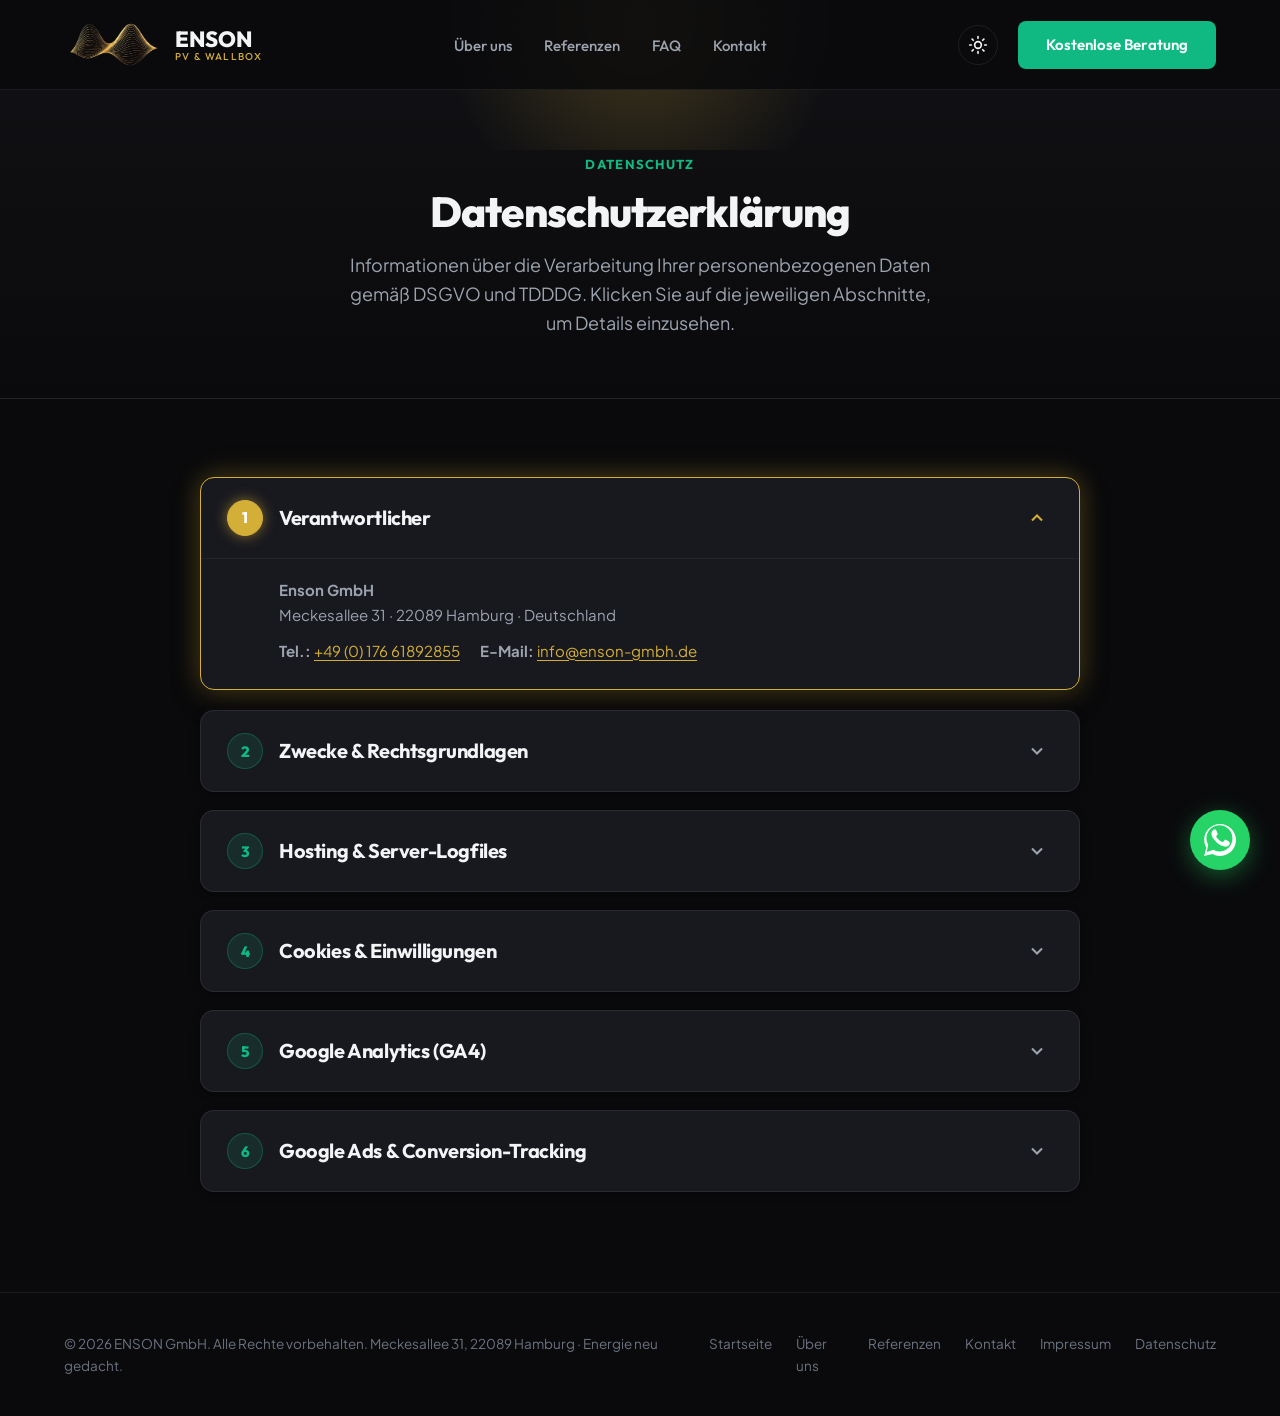
==== commit 81f35444: "Update project" ====
--- a/datenschutz.html
+++ b/datenschutz.html
@@ -16,8 +16,8 @@
     <header class="site-header" id="site-header">
         <div class="container header-container">
             <a href="index.html" class="logo-area" id="logo-link">
-                <img src="غامق.png" alt="ENSON Logo" class="logo-image logo-dark">
-                <img src="فاتح.png" alt="ENSON Logo" class="logo-image logo-light">
+                <img src="logo-dark.png" alt="ENSON Logo" class="logo-image logo-dark">
+                <img src="logo-light.png" alt="ENSON Logo" class="logo-image logo-light">
                 <span class="logo-text">ENSON <span class="logo-subtext">PV & WALLBOX</span></span>
             </a>
             
@@ -279,7 +279,7 @@
     </footer>
 
     <!-- Floating WhatsApp Button -->
-    <a href="https://wa.me/4917661892855" class="whatsapp-float-btn" target="_blank" aria-label="Kontakt über WhatsApp" id="whatsapp-btn">
+    <a href="https://wa.me/4917661892855" class="whatsapp-float-btn" target="_blank" rel="noopener noreferrer" aria-label="Kontakt über WhatsApp" id="whatsapp-btn">
         <svg class="whatsapp-icon" viewBox="0 0 24 24" fill="currentColor">
             <path d="M.057 24l1.687-6.163c-1.041-1.804-1.588-3.849-1.587-5.946C.06 5.348 5.397.01 12.008.01c3.202.001 6.212 1.246 8.477 3.514 2.266 2.268 3.507 5.28 3.505 8.484-.004 6.657-5.34 11.997-11.953 11.997-2.005-.001-3.973-.502-5.724-1.455L0 24zm6.59-4.846c1.6.95 3.188 1.449 4.825 1.451 5.436 0 9.86-4.37 9.864-9.799.002-2.63-1.023-5.101-2.885-6.963C16.79 1.98 14.317.954 11.69.954 6.254.954 1.83 5.324 1.826 10.753c-.001 1.674.452 3.3 1.311 4.755L2.125 21.03l5.522-1.876zm11.758-6.195c-.328-.163-1.94-.954-2.24-1.064-.3-.11-.518-.163-.736.163-.218.327-.845 1.064-1.036 1.282-.19.218-.382.245-.71.082-.328-.163-1.385-.509-2.637-1.623-.974-.868-1.63-1.94-1.82-2.268-.19-.328-.02-.505.144-.668.148-.146.328-.382.492-.573.164-.19.218-.327.328-.545.11-.218.055-.409-.028-.573-.082-.163-.736-1.771-1.008-2.427-.267-.641-.56-.553-.768-.564-.199-.01-.427-.012-.655-.012-.228 0-.598.085-.91.423-.312.338-1.19 1.163-1.19 2.831s1.22 3.278 1.39 3.504c.17.228 2.4 3.66 5.812 5.132.812.35 1.447.56 1.942.717.817.26 1.562.223 2.15.135.656-.098 1.94-.792 2.213-1.527.273-.736.273-1.363.19-1.5-.082-.137-.3-.218-.628-.382z"></path>
         </svg>
--- a/index.css
+++ b/index.css
@@ -1877,18 +1877,38 @@
         }
     }
     
-    /* Energy Flow Showcase Mobile */
+    /* Energy Flow Showcase Mobile (Visual above bullet points) */
     .simulator-section {
         padding: 60px 0;
     }
 
     .simulator-container {
-        grid-template-columns: 1fr;
-        gap: 32px;
+        display: flex;
+        flex-direction: column;
+        gap: 20px;
+    }
+
+    .simulator-info {
+        display: contents;
+    }
+
+    .sim-header-part {
+        order: 1;
+        width: 100%;
+    }
+
+    .simulator-visual {
+        order: 2;
+        width: 100%;
+    }
+
+    .sim-bottom-part {
+        order: 3;
+        width: 100%;
     }
 
     .flow-features-list {
-        margin: 20px 0;
+        margin: 18px 0 12px 0;
         gap: 12px;
     }
 
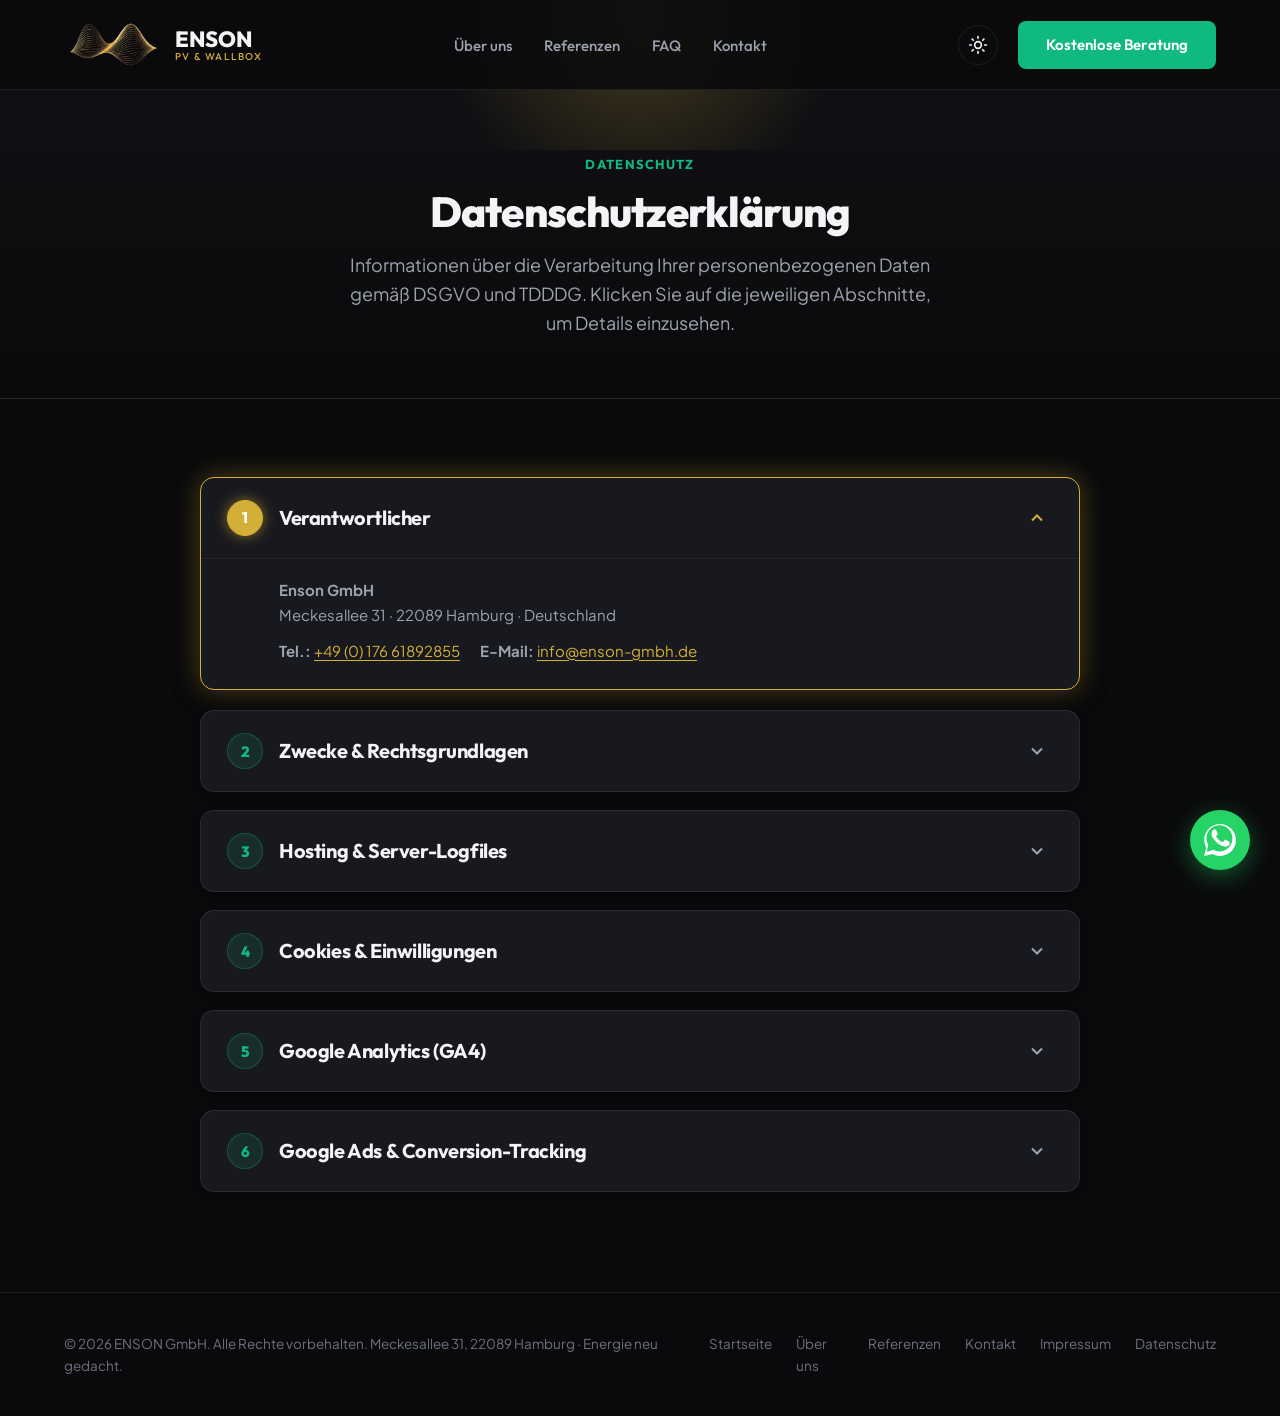
==== commit ec314e04: "Update project" ====
--- a/datenschutz.html
+++ b/datenschutz.html
@@ -6,18 +6,18 @@
     <title>Datenschutzerklärung | ENSON GmbH</title>
     <meta name="description" content="Datenschutzerklärung und Informationen zur Datenverarbeitung der Enson GmbH nach DSGVO.">
     <link rel="stylesheet" href="index.css">
-    <!-- Google Fonts -->
+    <!-- Google Fonts (Optimized Weights) -->
     <link rel="preconnect" href="https://fonts.googleapis.com">
     <link rel="preconnect" href="https://fonts.gstatic.com" crossorigin>
-    <link href="https://fonts.googleapis.com/css2?family=Outfit:wght@300;400;500;600;700;800&family=Plus+Jakarta+Sans:wght@300;400;500;600;700&display=swap" rel="stylesheet">
+    <link href="https://fonts.googleapis.com/css2?family=Outfit:wght@400;500;600;700;800&family=Plus+Jakarta+Sans:wght@400;500;600;700&display=swap" rel="stylesheet">
 </head>
 <body class="dark-theme">
     <!-- Header -->
     <header class="site-header" id="site-header">
         <div class="container header-container">
             <a href="index.html" class="logo-area" id="logo-link">
-                <img src="logo-dark.png" alt="ENSON Logo" class="logo-image logo-dark">
-                <img src="logo-light.png" alt="ENSON Logo" class="logo-image logo-light">
+                <img src="logo-dark.webp" alt="ENSON Logo" class="logo-image logo-dark" width="600" height="290">
+                <img src="logo-light.webp" alt="ENSON Logo" class="logo-image logo-light" width="600" height="271">
                 <span class="logo-text">ENSON <span class="logo-subtext">PV & WALLBOX</span></span>
             </a>
             
@@ -287,6 +287,6 @@
     </a>
 
     <!-- JavaScript -->
-    <script src="index.js"></script>
+    <script src="index.js" defer></script>
 </body>
 </html>
--- a/index.css
+++ b/index.css
@@ -1214,6 +1214,7 @@
 
 .partner-track img {
     height: 36px;
+    width: auto;
     object-fit: contain;
     filter: grayscale(1) opacity(0.5);
     transition: filter var(--transition-fast);
